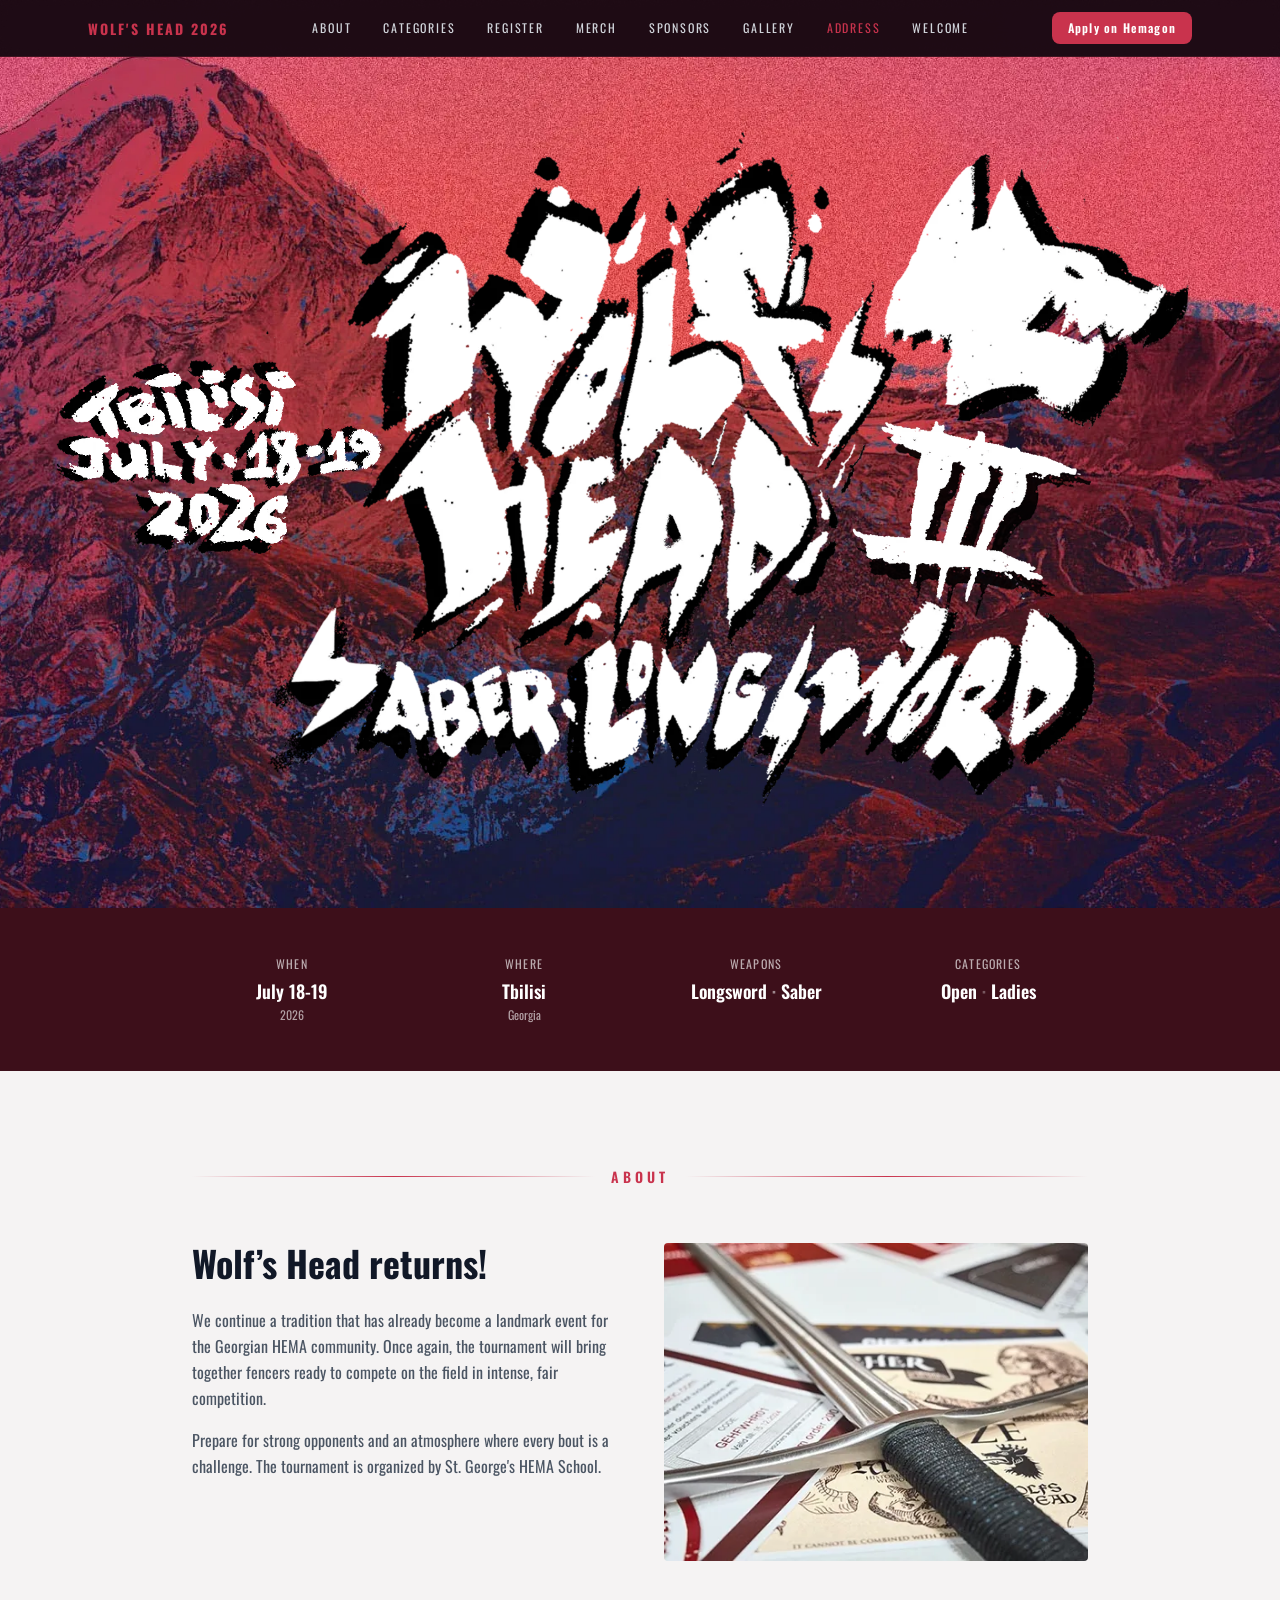
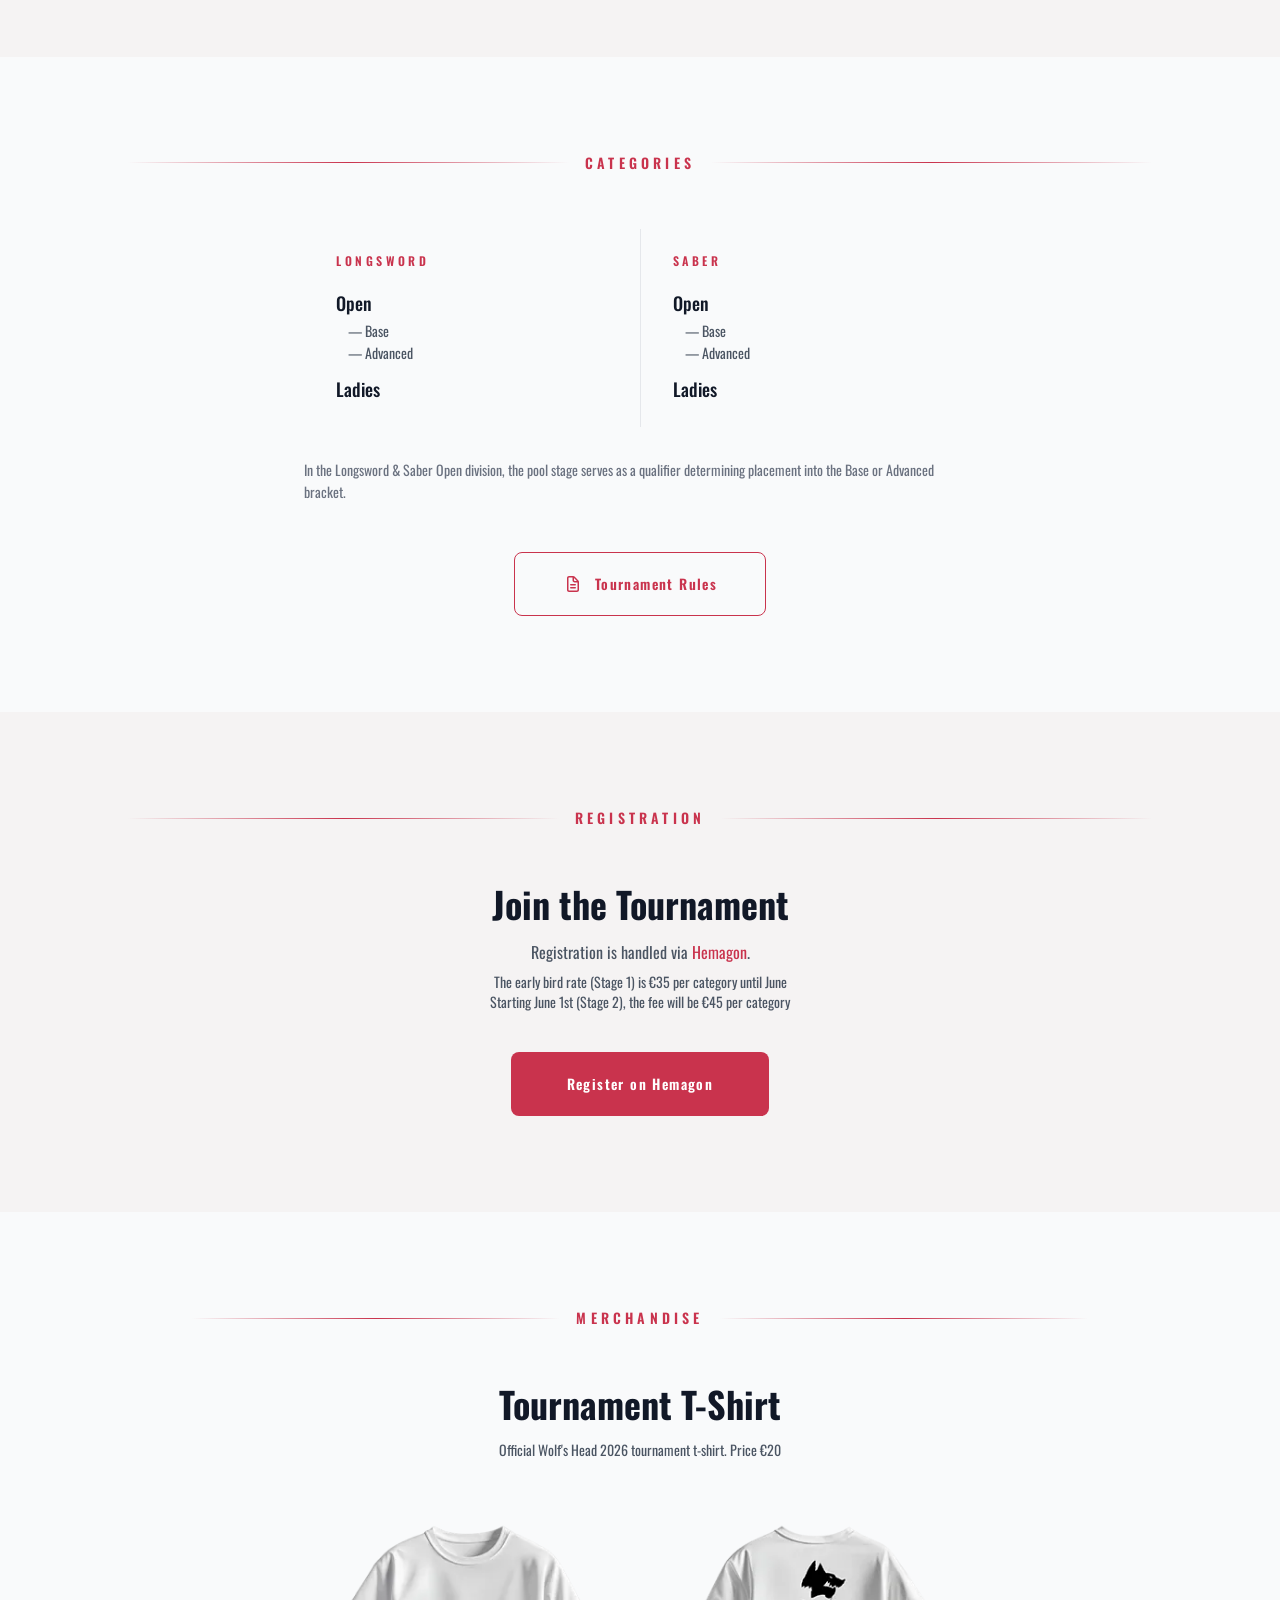
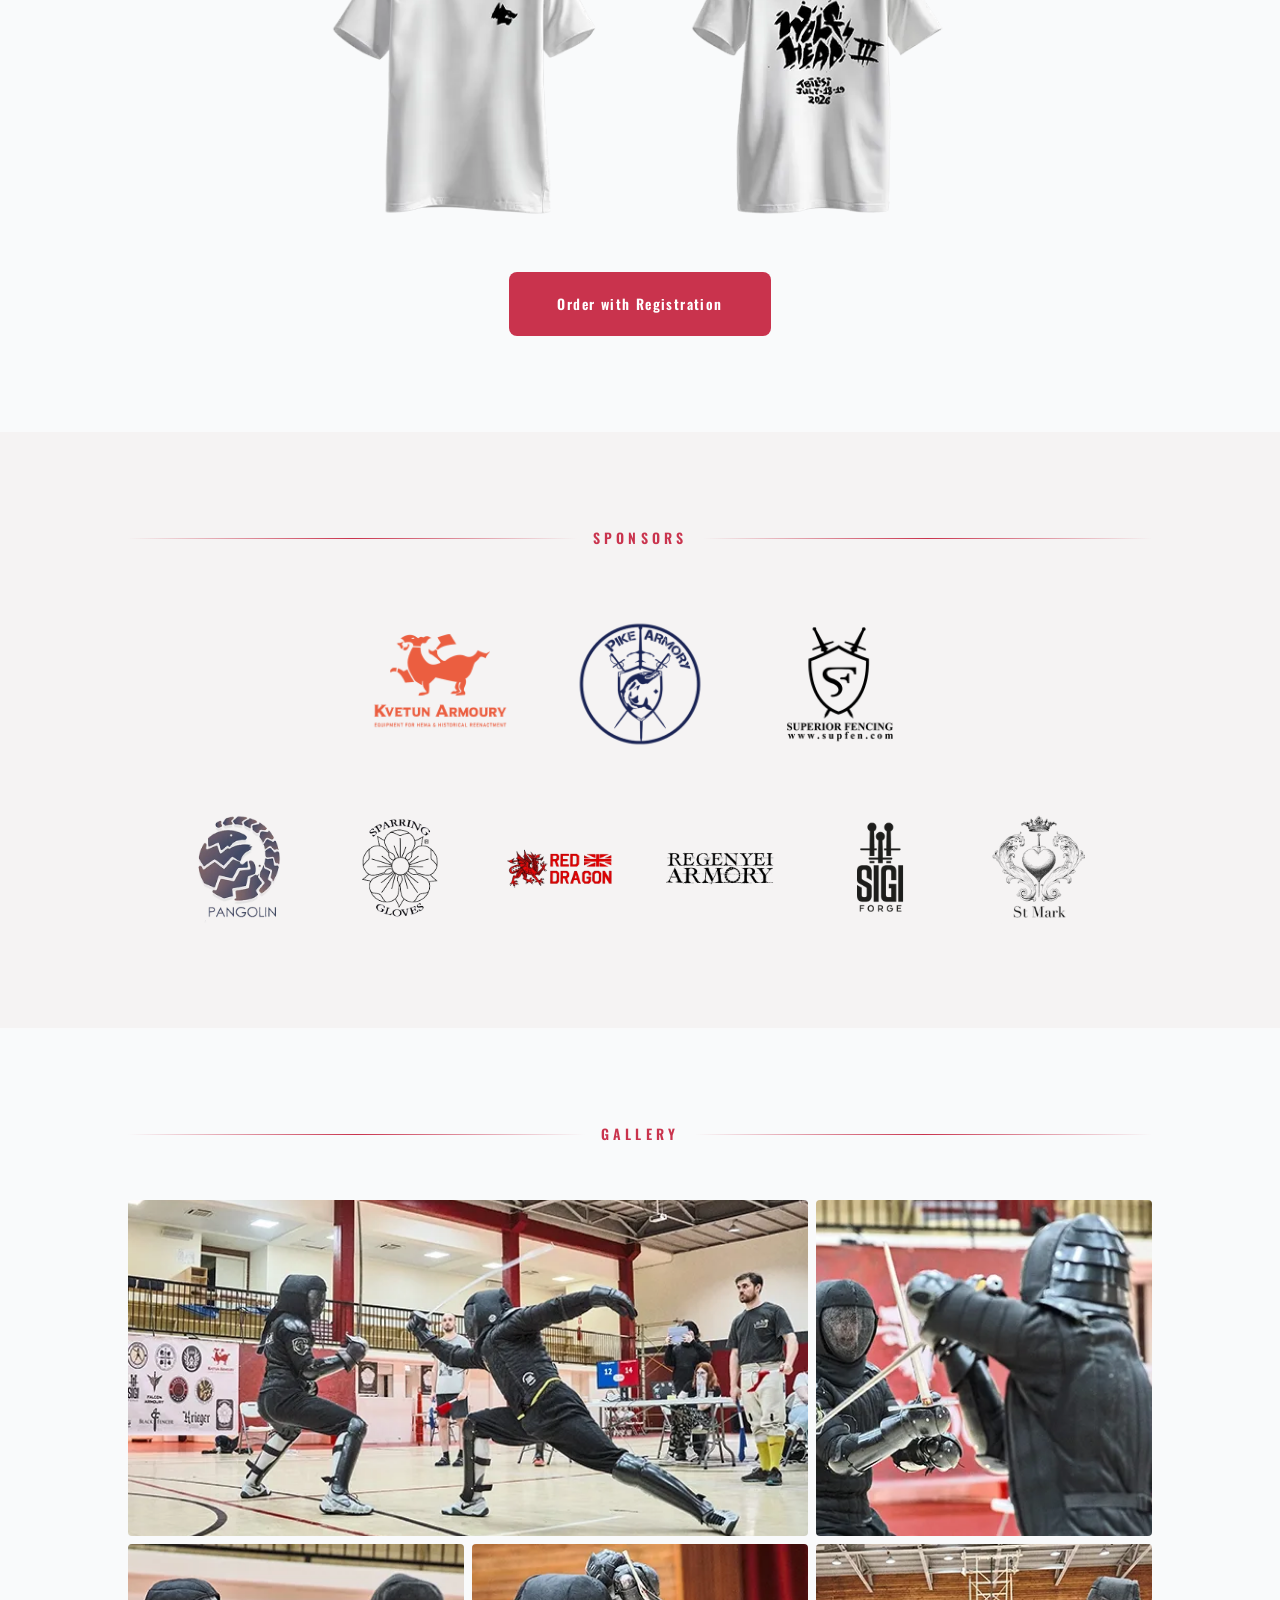
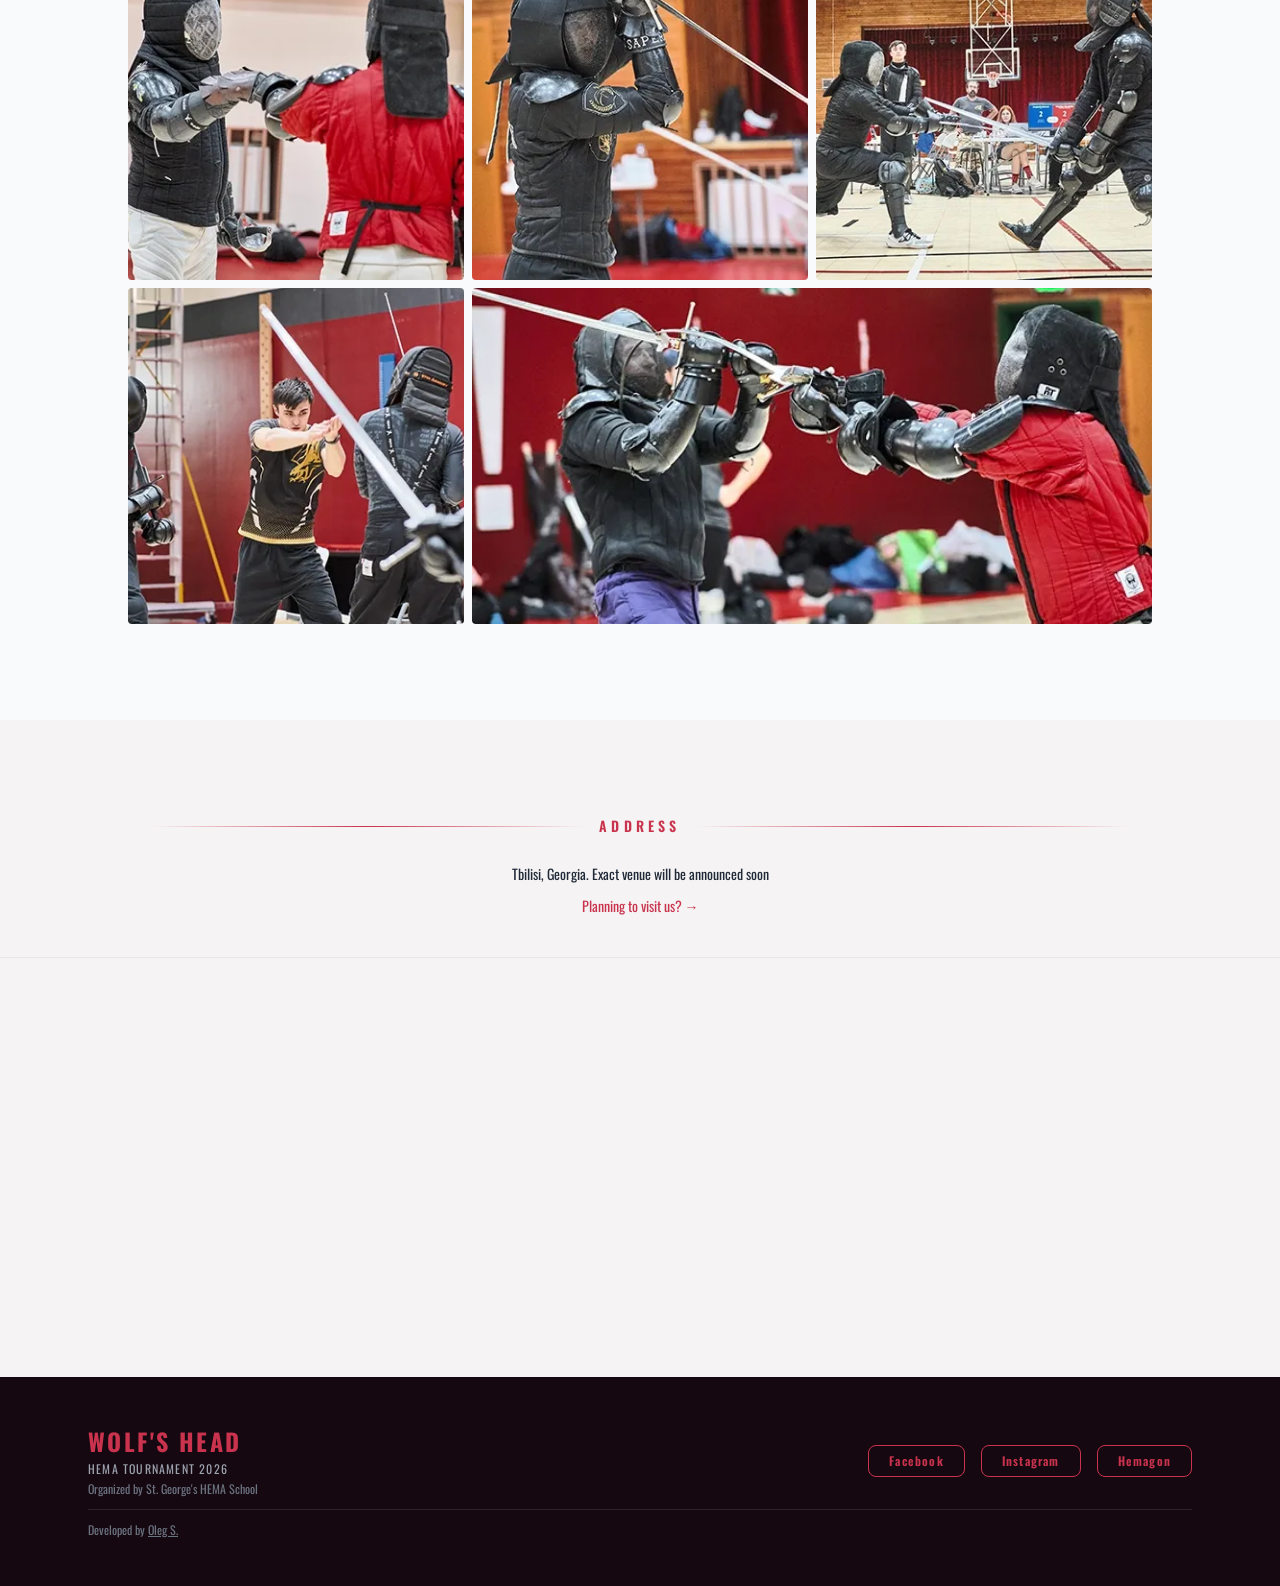
==== index.html @ cbe29e93 "Resize sponsors" ====
<!DOCTYPE html>
<html lang="en">
<head>
  <meta charset="UTF-8" />
  <meta name="viewport" content="width=device-width, initial-scale=1.0" />
  <link rel="preload" href="./img/hero-bg.webp" as="image" fetchpriority="high">
  <link rel="preload" href="./img/hero-text.webp" as="image" fetchpriority="high">
  <link rel="preload" href="./fonts/Oswald/oswald-v57-latin-regular.woff2" as="font" type="font/woff2" crossorigin>
  <link rel="preload" href="./fonts/Oswald/oswald-v57-latin-500.woff2" as="font" type="font/woff2" crossorigin>
  <link rel="preload" href="./fonts/Oswald/oswald-v57-latin-600.woff2" as="font" type="font/woff2" crossorigin>
  <link rel="preload" href="./fonts/Oswald/oswald-v57-latin-700.woff2" as="font" type="font/woff2" crossorigin>
  <title>Wolf's Head 2026 — HEMA Tournament</title>
  <meta name="description" content="Wolf's Head 2026 — international HEMA tournament in Tbilisi, Georgia. July 18–19, 2026. Longsword and Saber, Open and Ladies categories. Register on Hemagon." />
  <link rel="canonical" href="https://hemageorgia.com/" />

  <!-- Open Graph -->
  <meta property="og:type" content="website" />
  <meta property="og:url" content="https://hemageorgia.com/" />
  <meta property="og:title" content="Wolf's Head 2026 — HEMA Tournament" />
  <meta property="og:description" content="International HEMA tournament in Tbilisi, Georgia. July 18–19, 2026. Longsword and Saber, Open and Ladies categories." />
  <meta property="og:image" content="https://hemageorgia.com/img/wolfshead.webp" />

  <!-- Structured Data: Event -->
  <script type="application/ld+json">
  {
    "@context": "https://schema.org",
    "@type": "Event",
    "name": "Wolf's Head 2026",
    "description": "International HEMA tournament in Tbilisi, Georgia. Longsword and Saber, Open and Ladies categories.",
    "url": "https://hemageorgia.com/",
    "startDate": "2026-07-18T09:00:00+04:00",
    "endDate": "2026-07-19T18:00:00+04:00",
    "eventStatus": "https://schema.org/EventScheduled",
    "eventAttendanceMode": "https://schema.org/OfflineEventAttendanceMode",
    "location": {
      "@type": "Place",
      "name": "Tbilisi",
      "address": {
        "@type": "PostalAddress",
        "addressLocality": "Tbilisi",
        "addressCountry": "GE"
      }
    },
    "image": "https://hemageorgia.com/img/wolfshead.webp",
    "organizer": {
      "@type": "Organization",
      "name": "St. George's HEMA School",
      "url": "https://hemageorgia.com/"
    },
    "offers": {
      "@type": "Offer",
      "url": "https://hemagon.com/tournament/wolfs-head2026",
      "availability": "https://schema.org/InStock"
    }
  }
  </script>

  <link rel="icon" type="image/png" href="./img/favicon.png">
  <link rel="stylesheet" href="./styles/style.css" />
  <link rel="stylesheet" href="./styles/tailwind.css" />
  <link rel="stylesheet" href="./styles/glightbox.min.css" />
  <script src="./scripts/glightbox.min.js" defer></script>
  <script src="./scripts/main.js" defer></script>
</head>
<body class="text-gray-800">

  <!-- ═══════════════════════════════════════════
       NAVIGATION
  ═══════════════════════════════════════════ -->
  <nav class="nav-sticky fixed top-0 left-0 right-0 z-50">
    <div class="max-w-6xl mx-auto px-6 h-14 flex items-center justify-between">
      <a href="./" class="nav-logo">Wolf's Head 2026</a>
      <ul class="nav-links" id="nav-links">
        <li><a href="#about" class="nav-link">About</a></li>
        <li><a href="#categories" class="nav-link">Categories</a></li>
        <li><a href="#register" class="nav-link">Register</a></li>
        <li><a href="#merch" class="nav-link">Merch</a></li>
        <li><a href="#sponsors" class="nav-link">Sponsors</a></li>
        <li><a href="#gallery" class="nav-link">Gallery</a></li>
        <li><a href="#address" class="nav-link">Address</a></li>
        <li><a href="./welcome" class="nav-link">Welcome</a></li>
        <li class="nav-mobile-cta">
          <a href="https://hemagon.com/tournament/wolfs-head2026" target="_blank" rel="noopener noreferrer" class="btn btn-sm px-4 btn-primary font-cinzel text-xs tracking-widest">Apply on Hemagon</a>
        </li>
      </ul>
      <div class="nav-right">
        <a href="https://hemagon.com/tournament/wolfs-head2026" target="_blank" rel="noopener noreferrer" class="nav-desktop-cta btn btn-sm px-4 btn-primary font-cinzel text-xs tracking-widest">Apply on Hemagon</a>
        <button id="burger-btn" class="burger-btn" aria-label="Menu" aria-expanded="false">
          <span class="burger-line"></span>
          <span class="burger-line"></span>
          <span class="burger-line"></span>
        </button>
      </div>
    </div>
  </nav>

  <main>

  <!-- ═══════════════════════════════════════════
       HERO
  ═══════════════════════════════════════════ -->
  <section class="hero-bg">
    <div class="hero-text" role="img" aria-label="Wolf's Head 2026 — HEMA Tournament - 18-19 July"></div>
  </section>

  <!-- ═══════════════════════════════════════════
       ABOUT (KEY INFO BAND + ABOUT TEXT)
  ═══════════════════════════════════════════ -->
  <section id="about">

  <div class="py-12 px-6 bg-wine">
    <div class="max-w-4xl mx-auto">
      <div class="grid grid-cols-2 md:grid-cols-4 gap-8 text-center">
        <div>
          <div class="text-white/65 text-xs font-cinzel tracking-widest uppercase mb-2">When</div>
          <div class="font-cinzel text-white font-semibold text-lg leading-tight">July 18-19</div>
          <div class="text-white/60 text-xs mt-1">2026</div>
        </div>
        <div>
          <div class="text-white/65 text-xs font-cinzel tracking-widest uppercase mb-2">Where</div>
          <div class="font-cinzel text-white font-semibold text-lg leading-tight">Tbilisi</div>
          <div class="text-white/60 text-xs mt-1">Georgia</div>
        </div>
        <div>
          <div class="text-white/65 text-xs font-cinzel tracking-widest uppercase mb-2">Weapons</div>
          <div class="font-cinzel text-white font-semibold text-lg leading-tight">Longsword <span class="text-white/50">·</span> Saber</div>
        </div>
        <div>
          <div class="text-white/65 text-xs font-cinzel tracking-widest uppercase mb-2">Categories</div>
          <div class="font-cinzel text-white font-semibold text-lg leading-tight">Open <span class="text-white/30">·</span> Ladies</div>
        </div>
      </div>
    </div>
  </div>

  <div class="py-24 px-6">
    <div class="max-w-4xl mx-auto">
      <div class="divider-ornament mb-14">
        <span class="section-title text-sm tracking-[0.3em]">About</span>
      </div>

      <div class="grid md:grid-cols-2 gap-12">
        <div>
          <h2 class="font-cinzel text-3xl md:text-4xl font-bold text-gray-900 mb-6 leading-tight">
            Wolf’s Head returns!
          </h2>
          <p class="text-gray-600 leading-relaxed mb-4">
            <!-- TODO: Add tournament description -->
            We continue a tradition that has already become a landmark event for the Georgian HEMA community. Once again, the tournament will bring together fencers ready to compete on the field in intense, fair competition.
          </p>
          <p class="text-gray-600 leading-relaxed">
            <!-- TODO: Add history / additional context -->
            Prepare for strong opponents and an atmosphere where every bout is a challenge. The tournament is organized by St. George's HEMA School.
          </p>
        </div>

        <div class="aspect-[4/3] rounded overflow-hidden">
          <img src="img/about.webp" alt="Sword and diplomas from Wolf's Head tournament" class="w-full h-full object-cover" />
        </div>
      </div>
    </div>
  </div>

  </section>

  <!-- ═══════════════════════════════════════════
       CATEGORIES
  ═══════════════════════════════════════════ -->
  <section id="categories" class="py-24 px-6 bg-gray-50">
    <div class="max-w-5xl mx-auto">
      <div class="divider-ornament mb-14">
        <span class="section-title text-sm tracking-[0.3em]">Categories</span>
      </div>

      <div class="max-w-2xl mx-auto">
        <div class="grid grid-cols-2 gap-px bg-gray-200">

          <div class="bg-gray-50 px-8 py-6">
            <div class="text-accent text-xs tracking-[0.3em] uppercase font-semibold mb-5">Longsword</div>
            <div class="space-y-3">
              <div>
                <div class="text-gray-900 font-medium text-lg">Open</div>
                <div class="mt-1 ml-3 space-y-0.5">
                  <div class="text-gray-600 text-sm">— Base</div>
                  <div class="text-gray-600 text-sm">— Advanced</div>
                </div>
              </div>
              <div class="text-gray-900 font-medium text-lg">Ladies</div>
            </div>
          </div>

          <div class="bg-gray-50 px-8 py-6">
            <div class="text-accent text-xs tracking-[0.3em] uppercase font-semibold mb-5">Saber</div>
            <div class="space-y-3">
              <div>
                <div class="text-gray-900 font-medium text-lg">Open</div>
                <div class="mt-1 ml-3 space-y-0.5">
                  <div class="text-gray-600 text-sm">— Base</div>
                  <div class="text-gray-600 text-sm">— Advanced</div>
                </div>
              </div>
              <div class="text-gray-900 font-medium text-lg">Ladies</div>
            </div>
          </div>

        </div>

        <p class="mt-8 text-sm text-gray-500 leading-relaxed">
          In the Longsword & Saber Open division, the pool stage serves as a qualifier determining placement into the Base or Advanced bracket.
        </p>

        <div class="text-center mt-12">
          <a href="https://docs.google.com/document/d/19VJQu0sUZO-FcJFy1Tn5C6J0B3s89kdKif-a8REkHJ4" target="_blank" rel="noopener" class="btn btn-secondary btn-lg px-12 text-sm tracking-widest inline-flex items-center gap-3">
            <svg xmlns="http://www.w3.org/2000/svg" viewBox="0 0 640 640" class="w-5 h-5" fill="currentColor" aria-hidden="true"><path d="M192 112L304 112L304 200C304 239.8 336.2 272 376 272L464 272L464 512C464 520.8 456.8 528 448 528L192 528C183.2 528 176 520.8 176 512L176 128C176 119.2 183.2 112 192 112zM352 131.9L444.1 224L376 224C362.7 224 352 213.3 352 200L352 131.9zM192 64C156.7 64 128 92.7 128 128L128 512C128 547.3 156.7 576 192 576L448 576C483.3 576 512 547.3 512 512L512 250.5C512 233.5 505.3 217.2 493.3 205.2L370.7 82.7C358.7 70.7 342.5 64 325.5 64L192 64zM248 320C234.7 320 224 330.7 224 344C224 357.3 234.7 368 248 368L392 368C405.3 368 416 357.3 416 344C416 330.7 405.3 320 392 320L248 320zM248 416C234.7 416 224 426.7 224 440C224 453.3 234.7 464 248 464L392 464C405.3 464 416 453.3 416 440C416 426.7 405.3 416 392 416L248 416z"/></svg>
            Tournament Rules
          </a>
        </div>
      </div>
    </div>
  </section>

  <!-- ═══════════════════════════════════════════
       REGISTRATION
  ═══════════════════════════════════════════ -->
  <section id="register" class="py-24 px-6">
    <div class="max-w-5xl mx-auto text-center">
      <div class="divider-ornament mb-14">
        <span class="section-title text-sm tracking-[0.3em]">Registration</span>
      </div>

      <h2 class="font-cinzel text-3xl md:text-4xl font-bold text-gray-900 mb-4">
        Join the Tournament
      </h2>
      <p class="text-gray-600 mb-2">
        Registration is handled via <span class="text-accent">Hemagon</span>.
      </p>
      <p class="text-gray-600 text-sm mb-10">
        The early bird rate (Stage 1) is €35 per category until June<br/>
        Starting June 1st (Stage 2), the fee will be €45 per category
      </p>

      <div class="flex justify-center">
        <a
          href="https://hemagon.com/tournament/wolfs-head2026"
          target="_blank"
          rel="noopener noreferrer"
          class="btn btn-primary btn-lg px-14 text-sm tracking-widest"
        >
          Register on Hemagon
        </a>
      </div>
    </div>
  </section>

  <!-- ═══════════════════════════════════════════
       T-SHIRTS / Merch
  ═══════════════════════════════════════════ -->
  <section id="merch" class="py-24 px-6 bg-gray-50">
    <div class="max-w-4xl mx-auto">
      <div class="divider-ornament mb-14">
        <span class="section-title text-sm tracking-[0.3em]">Merchandise</span>
      </div>

      <div class="text-center mb-12">
        <h2 class="font-cinzel text-3xl md:text-4xl font-bold text-gray-900 mb-4">
          Tournament T-Shirt
        </h2>
        <p class="text-gray-600 text-sm mb-10">
          Official Wolf's Head 2026 tournament t-shirt. Price €20
        </p>        
      </div>

      <div class="grid md:grid-cols-2 gap-6 max-w-2xl mx-auto mb-10">
        <a href="img/t-shirt/t-shirt_front_900.webp" class="glightbox rounded-lg overflow-hidden cursor-zoom-in transition-transform duration-300 hover:scale-105" data-gallery="tshirts" data-description="Wolf's Head 2026 — Tournament T-Shirt (front)">
          <img src="img/t-shirt/t-shirt_front_350.webp" alt="Wolf's Head 2026 T-shirt, front" class="w-full object-cover" />
        </a>
        <a href="img/t-shirt/t-shirt_back_900.webp" class="glightbox rounded-lg overflow-hidden cursor-zoom-in transition-transform duration-300 hover:scale-105" data-gallery="tshirts" data-description="Wolf's Head 2026 — Tournament T-Shirt (back)">
          <img src="img/t-shirt/t-shirt_back_350.webp" alt="Wolf's Head 2026 T-shirt, back" class="w-full object-cover" />
        </a>
      </div>

      <div class="text-center">
        <a href="https://hemagon.com/tournament/wolfs-head2026" target="_blank" rel="noopener noreferrer" class="btn btn-primary btn-lg px-12 text-sm tracking-widest">
          Order with Registration
        </a>
      </div>
    </div>
  </section>

  <!-- ═══════════════════════════════════════════
    SPONSORS
  ═══════════════════════════════════════════ -->
  <section id="sponsors" class="py-24 px-6">
    <div class="max-w-5xl mx-auto">
      <div class="divider-ornament mb-14">
        <span class="section-title text-sm tracking-[0.3em]">Sponsors</span>
      </div>

      <!-- Premium sponsors: larger -->
      <div class="flex flex-wrap justify-center items-center gap-10 mb-10">
        <a href="https://kvetun-armoury.ru/" target="_blank" rel="noopener noreferrer" class="inline-flex items-center justify-center p-2 transition-transform duration-300 hover:scale-110">
          <img src="img/sponsors/kvetun.webp" alt="Kvetun" class="h-36 w-auto object-contain block" />
        </a>
        <a href="https://pikearmory.ru/" target="_blank" rel="noopener noreferrer" class="inline-flex items-center justify-center p-2 transition-transform duration-300 hover:scale-110">
          <img src="img/sponsors/pike.webp" alt="Pike" class="h-36 w-auto object-contain block" />
        </a>
        <a href="https://supfen.com/" target="_blank" rel="noopener noreferrer" class="inline-flex items-center justify-center p-2 transition-transform duration-300 hover:scale-110">
          <img src="img/sponsors/superior-fencing.webp" alt="Superior Fencing" class="h-36 w-auto object-contain block" />
        </a>
      </div>

      <!-- Regular sponsors -->
      <div class="flex flex-wrap justify-center items-center gap-8">
        <a href="https://vk.com/pangolin_mittens" target="_blank" rel="noopener noreferrer" class="inline-flex items-center justify-center p-2 transition-transform duration-300 hover:scale-110">
          <img src="img/sponsors/pangolin.webp" alt="Pangolin" class="h-28 w-auto object-contain block" />
        </a>
        <a href="https://sparringglove.com/" target="_blank" rel="noopener noreferrer" class="inline-flex items-center justify-center p-2 transition-transform duration-300 hover:scale-110">
          <img src="img/sponsors/sparringgloves.webp" alt="Sparring Gloves" class="h-28 w-auto object-contain block" />
        </a>
        <a href="https://www.reddragonarmoury.com/red-dragon-hema" target="_blank" rel="noopener noreferrer" class="inline-flex items-center justify-center p-2 transition-transform duration-300 hover:scale-110">
          <img src="img/sponsors/reddragon.webp" alt="Red Dragon" class="h-28 w-auto object-contain block" />
        </a>
        <a href="https://regenyei.com/" target="_blank" rel="noopener noreferrer" class="inline-flex items-center justify-center p-2 transition-transform duration-300 hover:scale-110">
          <img src="img/sponsors/Regenyei.webp" alt="Regenyei" class="h-28 w-auto object-contain block" />
        </a>
        <a href="https://sigiforge.com/" target="_blank" rel="noopener noreferrer" class="inline-flex items-center justify-center p-2 transition-transform duration-300 hover:scale-110">
          <img src="img/sponsors/sigi.webp" alt="Sigi" class="h-28 w-auto object-contain block" />
        </a>       
        <a href="https://saintmark.se/" target="_blank" rel="noopener noreferrer" class="inline-flex items-center justify-center p-2 transition-transform duration-300 hover:scale-110">
          <img src="img/sponsors/st.mark.webp" alt="St. Mark" class="h-28 w-auto object-contain block" />
        </a>        
      </div>
      
    </div>
  </section>

  <!-- ═══════════════════════════════════════════
       PHOTO GALLERY
  ═══════════════════════════════════════════ -->
  <section id="gallery" class="py-24 px-6 bg-gray-50">
    <div class="max-w-5xl mx-auto">
      <div class="divider-ornament mb-14">
        <span class="section-title text-sm tracking-[0.3em]">Gallery</span>
      </div>

      <div class="gallery-grid grid grid-cols-2 md:grid-cols-3 gap-2">

        <!-- Row 1: wide + square -->
        <a href="img/photos/wolfs-head-hema-1.webp" class="glightbox rounded gallery-thumb md:col-span-2" data-gallery="gallery2026">
          <img src="img/photos/wolfs-head-hema-1_350.webp" alt="Wolf's Head tournament, photo 1" />
        </a>
        <a href="img/photos/wolfs-head-hema-2.webp" class="glightbox rounded gallery-thumb" data-gallery="gallery2026">
          <img src="img/photos/wolfs-head-hema-2_350.webp" alt="Wolf's Head tournament, photo 2" />
        </a>

        <!-- Row 2: three squares -->
        <a href="img/photos/wolfs-head-hema-3.webp" class="glightbox rounded gallery-thumb" data-gallery="gallery2026">
          <img src="img/photos/wolfs-head-hema-3_350.webp" alt="Wolf's Head tournament, photo 3" />
        </a>
        <a href="img/photos/wolfs-head-hema-4.webp" class="glightbox rounded gallery-thumb" data-gallery="gallery2026">
          <img src="img/photos/wolfs-head-hema-4_350.webp" alt="Wolf's Head tournament, photo 4" />
        </a>
        <a href="img/photos/wolfs-head-hema-5.webp" class="glightbox rounded gallery-thumb" data-gallery="gallery2026">
          <img src="img/photos/wolfs-head-hema-5_350.webp" alt="Wolf's Head tournament, photo 5" />
        </a>

        <!-- Row 3: square + wide -->
        <a href="img/photos/wolfs-head-hema-6.webp" class="glightbox rounded gallery-thumb" data-gallery="gallery2026">
          <img src="img/photos/wolfs-head-hema-6_350.webp" alt="Wolf's Head tournament, photo 6" />
        </a>
        <a href="img/photos/wolfs-head-hema-7.webp" class="glightbox rounded gallery-thumb md:col-span-2" data-gallery="gallery2026">
          <img src="img/photos/wolfs-head-hema-7_350.webp" alt="Wolf's Head tournament, photo 7" />
        </a>
      </div>
    </div>
  </section>

  <!-- ═══════════════════════════════════════════
       Address
  ═══════════════════════════════════════════ -->
  <section id="address" class="pt-24 pb-0">
    <div class="max-w-5xl px-6 mx-auto">
      <div class="divider-ornament mb-7">
        <span class="section-title text-sm tracking-[0.3em]">Address</span>
      </div>

      <div class="mb-10 text-center">
        <p class="font-cinzel text-sm mb-1">
          <!-- TODO: Venue name -->
          Tbilisi, Georgia. Exact venue will be announced soon</span>
        </p>
        <a href="./welcome/" class="inline-block mt-2 text-accent text-sm hover:underline">Planning to visit us? →</a>
      </div>
    </div>

    <div class="border-t border-accent/20" style="height: 420px;">
      <iframe
        src="https://maps.google.com/maps?q=Tbilisi,Georgia&t=&z=12&ie=UTF8&iwloc=&output=embed"
        width="100%" height="100%"
        title="Map of Tbilisi, Georgia"
        style="border:0;" allowfullscreen="" loading="lazy"
        referrerpolicy="no-referrer-when-downgrade"
      ></iframe>
    </div>
  </section>

  </main>

  <!-- ═══════════════════════════════════════════
       FOOTER / SOCIAL
  ═══════════════════════════════════════════ -->
  <footer class="bg-wine-dark py-12">
    <div class="max-w-6xl px-6 mx-auto">
      <div class="flex flex-col md:flex-row items-center justify-between gap-8">

        <div class="text-center md:text-left">
          <div class="font-cinzel font-black text-2xl text-accent tracking-widest mb-1">WOLF'S HEAD</div>
          <div class="text-xs text-gray-400 tracking-widest uppercase">HEMA Tournament 2026</div>
          <div class="text-xs text-gray-500 mt-1">Organized by St. George's HEMA School</div>          
        </div>

        <!-- Social links -->
        <div class="flex gap-4">
          <a href="https://www.facebook.com/groups/wolfshead.hema/" target="_blank" rel="noopener noreferrer" class="btn btn-secondary btn-sm text-xs tracking-widest px-5">
            Facebook
          </a>
          <a href="https://www.instagram.com/st.george_hema_school/" target="_blank" rel="noopener noreferrer" class="btn btn-secondary btn-sm text-xs tracking-widest px-5">
            Instagram
          </a>
          <a href="https://hemagon.com/tournament/wolfs-head2026" target="_blank" rel="noopener noreferrer" class="btn btn-secondary btn-sm text-xs tracking-widest px-5">
            Hemagon
          </a>
        </div>
      </div>
      <div class="border-t border-white/10 mt-6 pt-6 md:mt-3 md:pt-3">
        <div class="text-xs text-gray-500 text-center md:text-left">Developed by <a href="https://www.linkedin.com/in/stelmakholegdev/" target="_blank" rel="noopener noreferrer" class="underline hover:text-accent transition-colors duration-200">Oleg S.</a></div>
      </div>
    </div>
  </footer>


</body>
</html>
---- styles/style.css ----
@font-face {
  font-family: 'Oswald';
  src: url('../fonts/Oswald/oswald-v57-latin-regular.woff2') format('woff2');
  font-weight: 400;
  font-style: normal;
  font-display: swap;
}
@font-face {
  font-family: 'Oswald';
  src: url('../fonts/Oswald/oswald-v57-latin-500.woff2') format('woff2');
  font-weight: 500;
  font-style: normal;
  font-display: swap;
}
@font-face {
  font-family: 'Oswald';
  src: url('../fonts/Oswald/oswald-v57-latin-600.woff2') format('woff2');
  font-weight: 600;
  font-style: normal;
  font-display: swap;
}
@font-face {
  font-family: 'Oswald';
  src: url('../fonts/Oswald/oswald-v57-latin-700.woff2') format('woff2');
  font-weight: 700;
  font-style: normal;
  font-display: swap;
}

:root {
  --crimson: #c9334d;
  --crimson-light: #e8566e;
  --dark-bg: #f5f3f3;
  --wine: #3d0f1a;
  --wine-dark: #150810;
}

body {
  background-color: var(--dark-bg);
  font-family: 'Oswald', sans-serif;
}

.font-cinzel {
  font-family: 'Oswald', sans-serif;
}

.text-accent {
  color: var(--crimson);
}

.border-accent {
  border-color: var(--crimson);
}

.bg-accent {
  background-color: var(--crimson);
}

.bg-wine {
  background-color: var(--wine);
}

.bg-wine-dark {
  background-color: var(--wine-dark);
}

.hero-bg {
  min-height: 100vh;
  box-sizing: border-box;
  display: flex;
  align-items: center;
  justify-content: center;
  padding: 80px 24px 48px;
  background-image: url('../img/hero-bg.webp');
  background-size: cover;
  background-position: center;
}

.hero-text {
  width: calc(100vw - 48px);
  height: calc(100vh - 120px);
  background-image: url('../img/hero-text.webp');
  background-size: contain;
  background-repeat: no-repeat;
  background-position: center;
}

.divider-ornament {
  display: flex;
  align-items: center;
  gap: 1rem;
  color: var(--crimson);
}
.divider-ornament::before,
.divider-ornament::after {
  content: '';
  flex: 1;
  height: 1px;
  background: linear-gradient(to right, transparent, var(--crimson), transparent);
}

.nomination-card {
  border: 1px solid rgba(201, 51, 77, 0.2);
  background: rgba(201, 51, 77, 0.04);
  transition: border-color 0.3s, background 0.3s;
}
.nomination-card:hover {
  border-color: rgba(201, 51, 77, 0.5);
  background: rgba(201, 51, 77, 0.08);
}

/* ── Buttons (replaces DaisyUI btn) ── */
.btn {
  display: inline-flex;
  align-items: center;
  justify-content: center;
  cursor: pointer;
  user-select: none;
  border-radius: 0.5rem;
  font-weight: 600;
  text-decoration: none;
  white-space: nowrap;
  transition: transform 0.1s ease;
}
.btn:active {
  transform: scale(0.95);
}
.btn:disabled {
  background-color: oklch(0.321785 0.02476 255.702 / 0.2);
  border-bottom-color: oklch(0.278078 0.029596 256.848 / 0.2);
  color: oklch(0.278078 0.029596 256.848 / 0.2);
  cursor: not-allowed;
  pointer-events: none;
}
.btn-sm {
  height: 2rem;
  min-height: 2rem;
  padding-left: .75rem;
  padding-right: .75rem;
}
.btn-lg {
  height: 4rem;
  min-height: 4rem;
  padding-left: 1.5rem;
  padding-right: 1.5rem;
}

.btn-primary {
  background-color: var(--crimson);
  color: #ffffff;
  font-weight: 600;
  border: none;
  transition: background-color 0.2s;
}
.btn-primary:hover {
  background-color: var(--crimson-light);
}

.btn-secondary {
  border: 1px solid var(--crimson);
  color: var(--crimson);
  background: transparent;
  transition: background 0.2s, color 0.2s, border-color 0.2s;
}
.btn-secondary:hover {
  background: rgba(201, 51, 77, 0.1);
  color: var(--crimson-light);
  border-color: var(--crimson-light);
}

.section-title {
  font-family: 'Oswald', sans-serif;
  font-weight: 600;
  color: var(--crimson);
  text-transform: uppercase;
}

.nav-sticky {
  backdrop-filter: blur(12px);
  background: rgba(21, 8, 16, 0.95);
  border-bottom: 1px solid rgba(201, 51, 77, 0.2);
}

/* Offset anchor scroll for sticky nav (h-14 = 56px) */
section[id] {
  scroll-margin-top: 56px;
}

/* ── Nav ── */
.nav-logo {
  font-family: 'Oswald', sans-serif;
  font-weight: 700;
  color: var(--crimson);
  letter-spacing: 0.15em;
  font-size: 0.875rem;
  text-transform: uppercase;
  transition: color 0.2s;
}

.nav-logo:hover {
  color: var(--crimson-light);
}

.nav-right {
  display: flex;
  align-items: center;
  gap: 0.75rem;
}

/* Single nav-links list — desktop: horizontal row */
.nav-links {
  display: flex;
  align-items: center;
  gap: 2rem;
  list-style: none;
  margin: 0;
  padding: 0;
  font-family: 'Oswald', sans-serif;
  font-size: 0.75rem;
  letter-spacing: 0.15em;
  text-transform: uppercase;
  color: #d1d5db;
}
.nav-link {
  color: #d1d5db;
  transition: color 0.2s;
}
.nav-link:hover {
  color: var(--crimson);
}
.nav-link.active {
  color: var(--crimson);
}
/* Register CTA inside list — hidden on desktop */
.nav-mobile-cta { display: none; }

/* Desktop-only Register button */
.nav-desktop-cta { display: inline-flex; }

/* Burger — hidden on desktop */
.burger-btn { display: none; }

/* ── Mobile (< 768px) ── */
@media (max-width: 767px) {
  .hero-bg {
    min-height: 100svh;
  }
  .nav-links {
    display: none;
    flex-direction: column;
    align-items: flex-start;
    gap: 1rem;
    position: absolute;
    top: 3.5rem; /* h-14 */
    left: 0;
    right: 0;
    padding: 1.25rem 1.5rem;
    background: rgba(21, 8, 16, 0.98);
    border-top: 1px solid rgba(201, 51, 77, 0.2);
  }
  .nav-links.open {
    display: flex;
  }
  .nav-mobile-cta { display: block; width: 100%; }
  .nav-desktop-cta { display: none; }
  .burger-btn {
    display: flex;
    flex-direction: column;
    justify-content: center;
    align-items: center;
    gap: 6px;
    width: 2.25rem;
    height: 2.25rem;
    background: none;
    border: none;
    cursor: pointer;
    padding: 0;
  }
}

/* ── Burger lines ── */
.burger-line {
  display: block;
  width: 22px;
  height: 2px;
  background-color: #d1d5db;
  border-radius: 2px;
  transition: transform 0.25s ease, opacity 0.25s ease;
  transform-origin: center;
}
.burger-active .burger-line:nth-child(1) {
  transform: translateY(8px) rotate(45deg);
}
.burger-active .burger-line:nth-child(2) {
  opacity: 0;
  transform: scaleX(0);
}
.burger-active .burger-line:nth-child(3) {
  transform: translateY(-8px) rotate(-45deg);
}

section, nav, footer {
  position: relative;
  z-index: 1;
}

.social-icon-btn {
  display: inline-flex;
  align-items: center;
  justify-content: center;
  width: 40px;
  height: 40px;
  border: 1px solid var(--crimson);
  color: var(--crimson);
  border-radius: 6px;
  transition: background 0.2s, color 0.2s;
}
.social-icon-btn:hover {
  background: rgba(201, 51, 77, 0.15);
  color: var(--crimson-light);
}

/* ── Gallery ── */
/* Row height = 1 column width.
   section px-6 = 1.5rem each side (3rem total).
   gap-2 = 0.5rem. Mobile: 2 cols → 1 gap. Desktop: 3 cols → 2 gaps.
   When viewport ≥ 1072px the max-w-5xl (64rem) kicks in → fixed row height. */
.gallery-grid {
  /* mobile 2-col: (100vw - 3rem padding - 0.5rem gap) / 2 */
  grid-auto-rows: calc((100vw - 3.5rem) / 2);
}
@media (max-width: 767px) {
  /* if last item is alone in its row (odd position), stretch it full width */
  .gallery-grid > :last-child:nth-child(odd) {
    grid-column: 1 / -1;
  }
}
@media (min-width: 768px) {
  /* desktop 3-col: (100vw - 3rem padding - 1rem gaps) / 3 */
  .gallery-grid {
    grid-auto-rows: calc((100vw - 4rem) / 3);
  }
}
@media (min-width: 1072px) {
  /* max-w-5xl = 64rem caps the grid width */
  .gallery-grid {
    grid-auto-rows: calc((64rem - 1rem) / 3);
  }
}


.gallery-thumb {
  display: block;
  position: relative;
  overflow: hidden;
  border-radius: 2px;
  background: #111;
}
.gallery-thumb img {
  width: 100%;
  height: 100%;
  object-fit: cover;
  display: block;
  transition: transform 0.4s ease, filter 0.4s ease;
}
.gallery-thumb:hover {
  cursor: zoom-in;
}
.gallery-thumb:hover img {
  transform: scale(1.05);
  filter: brightness(0.65);
}
.gallery-thumb::after {
  content: '';
  position: absolute;
  inset: 0;
  background: rgba(201, 51, 77, 0);
  transition: background 0.3s ease;
}
.gallery-thumb:hover::after {
  background: rgba(201, 51, 77, 0.25);
}
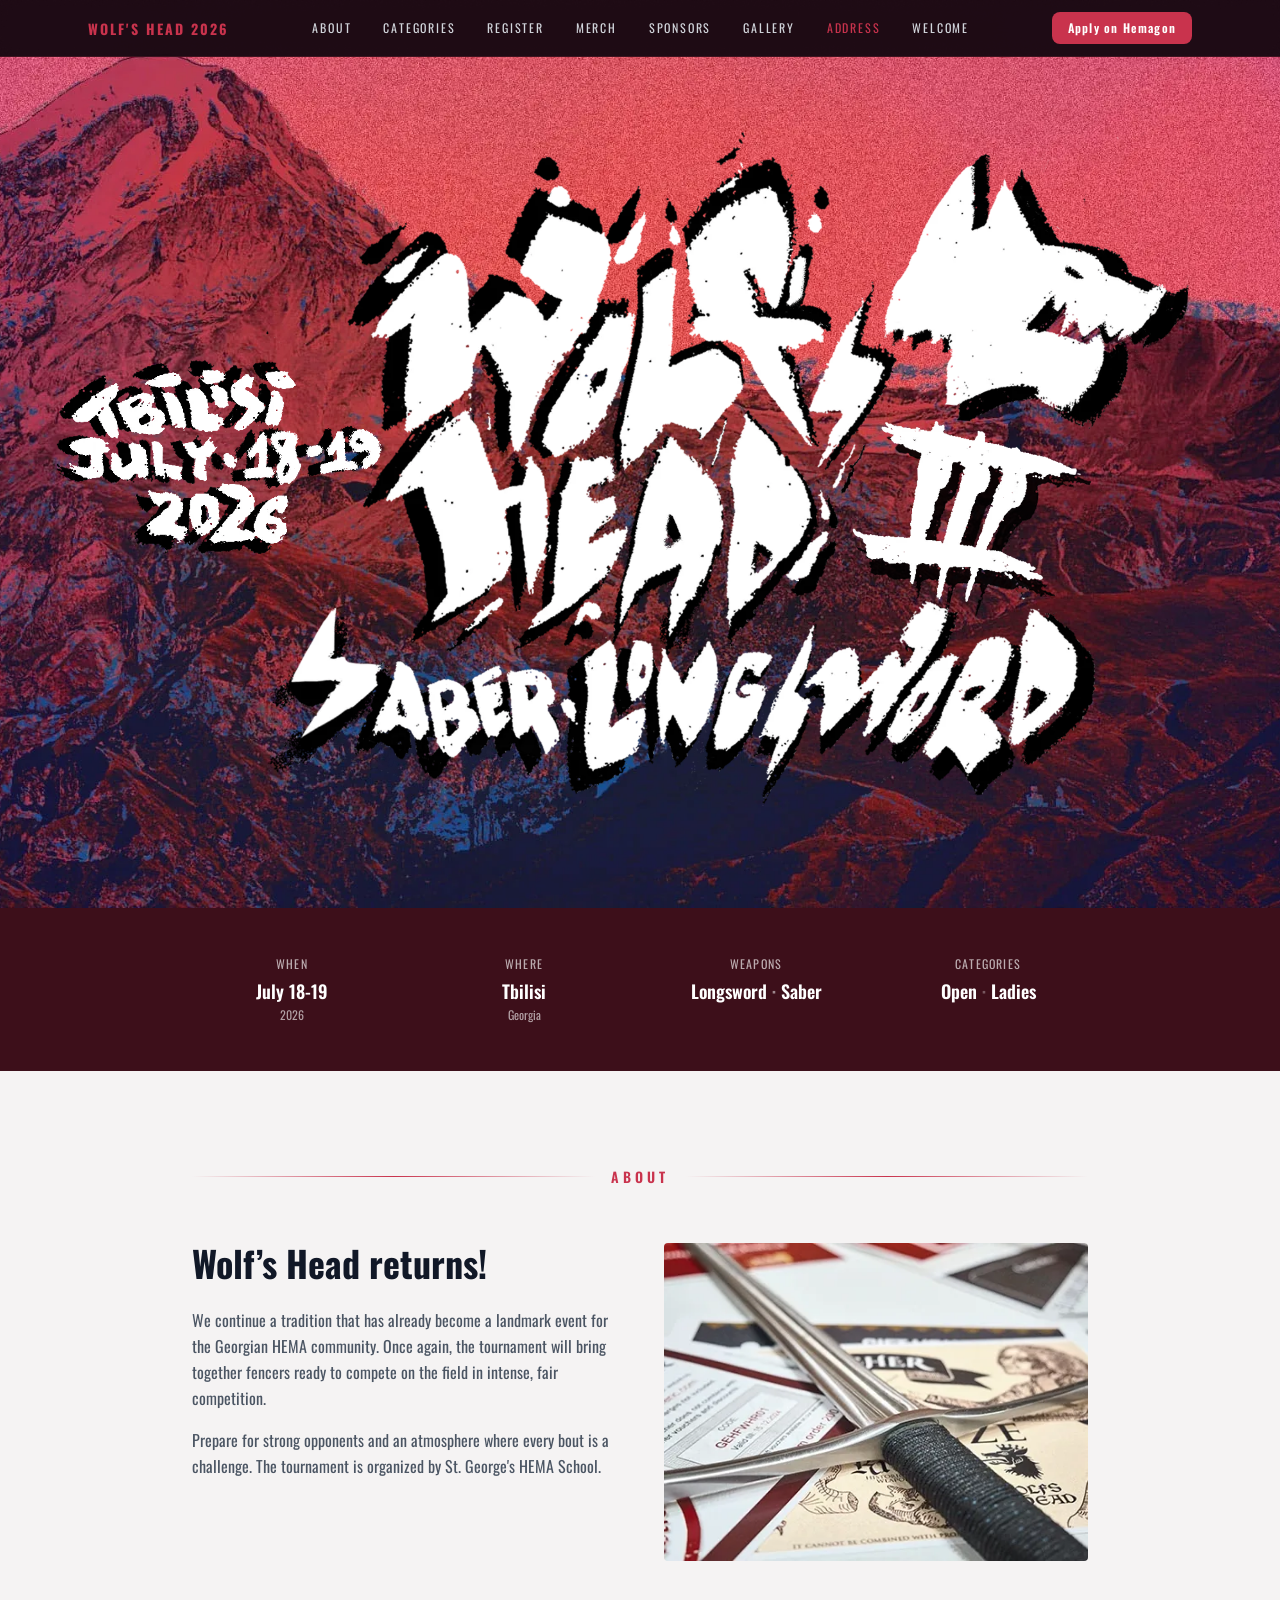
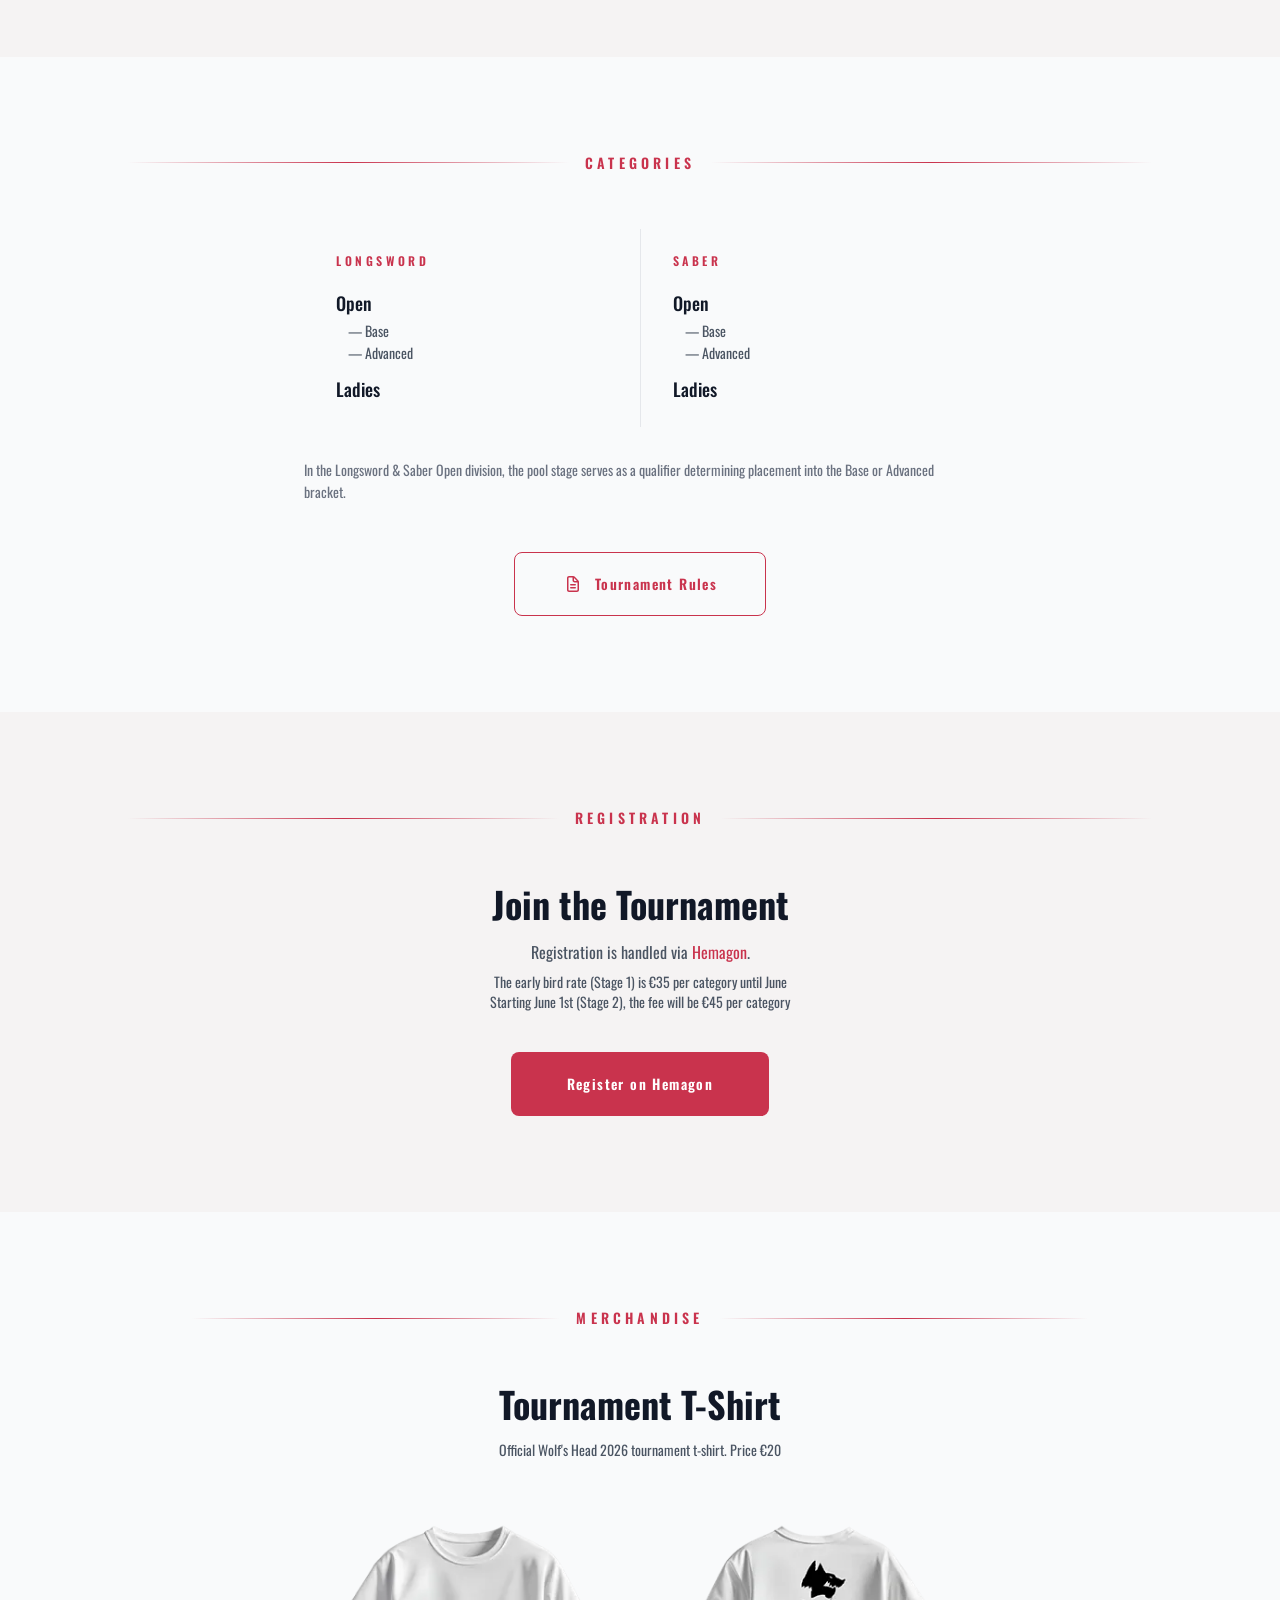
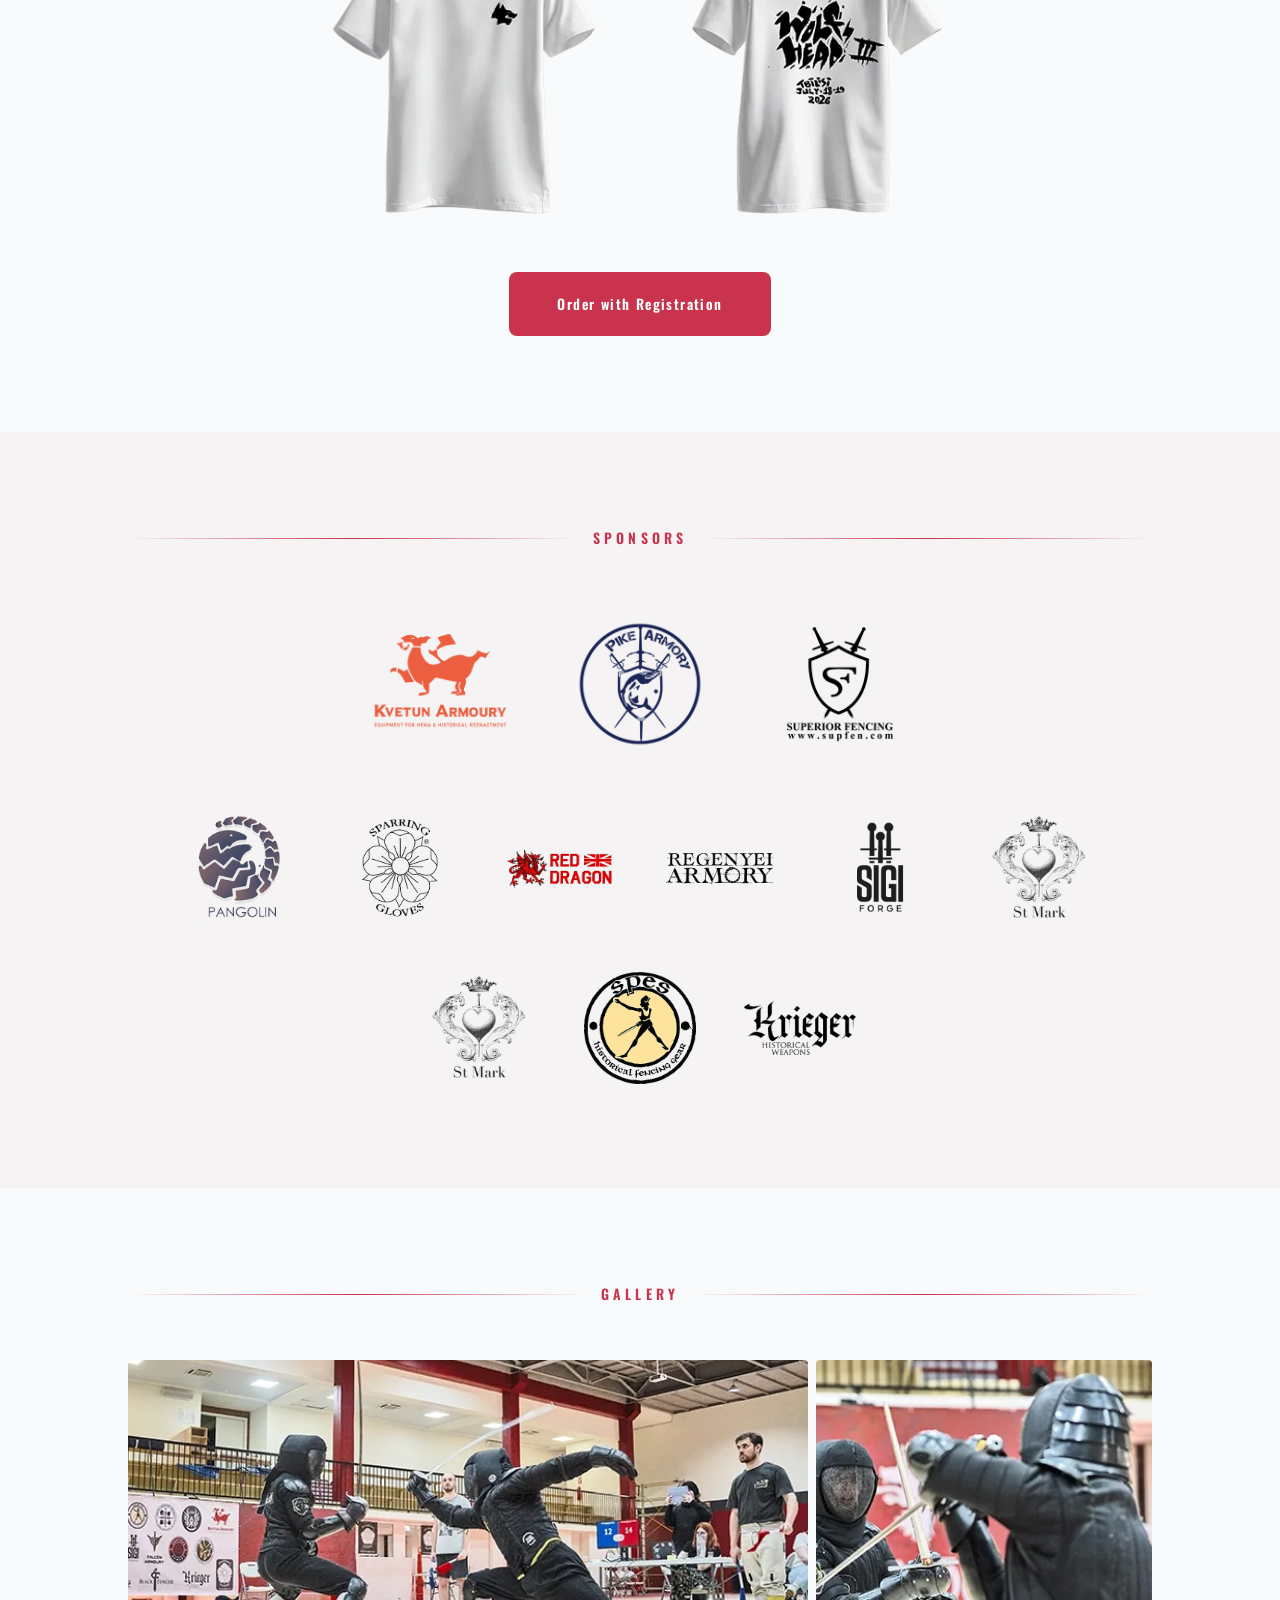
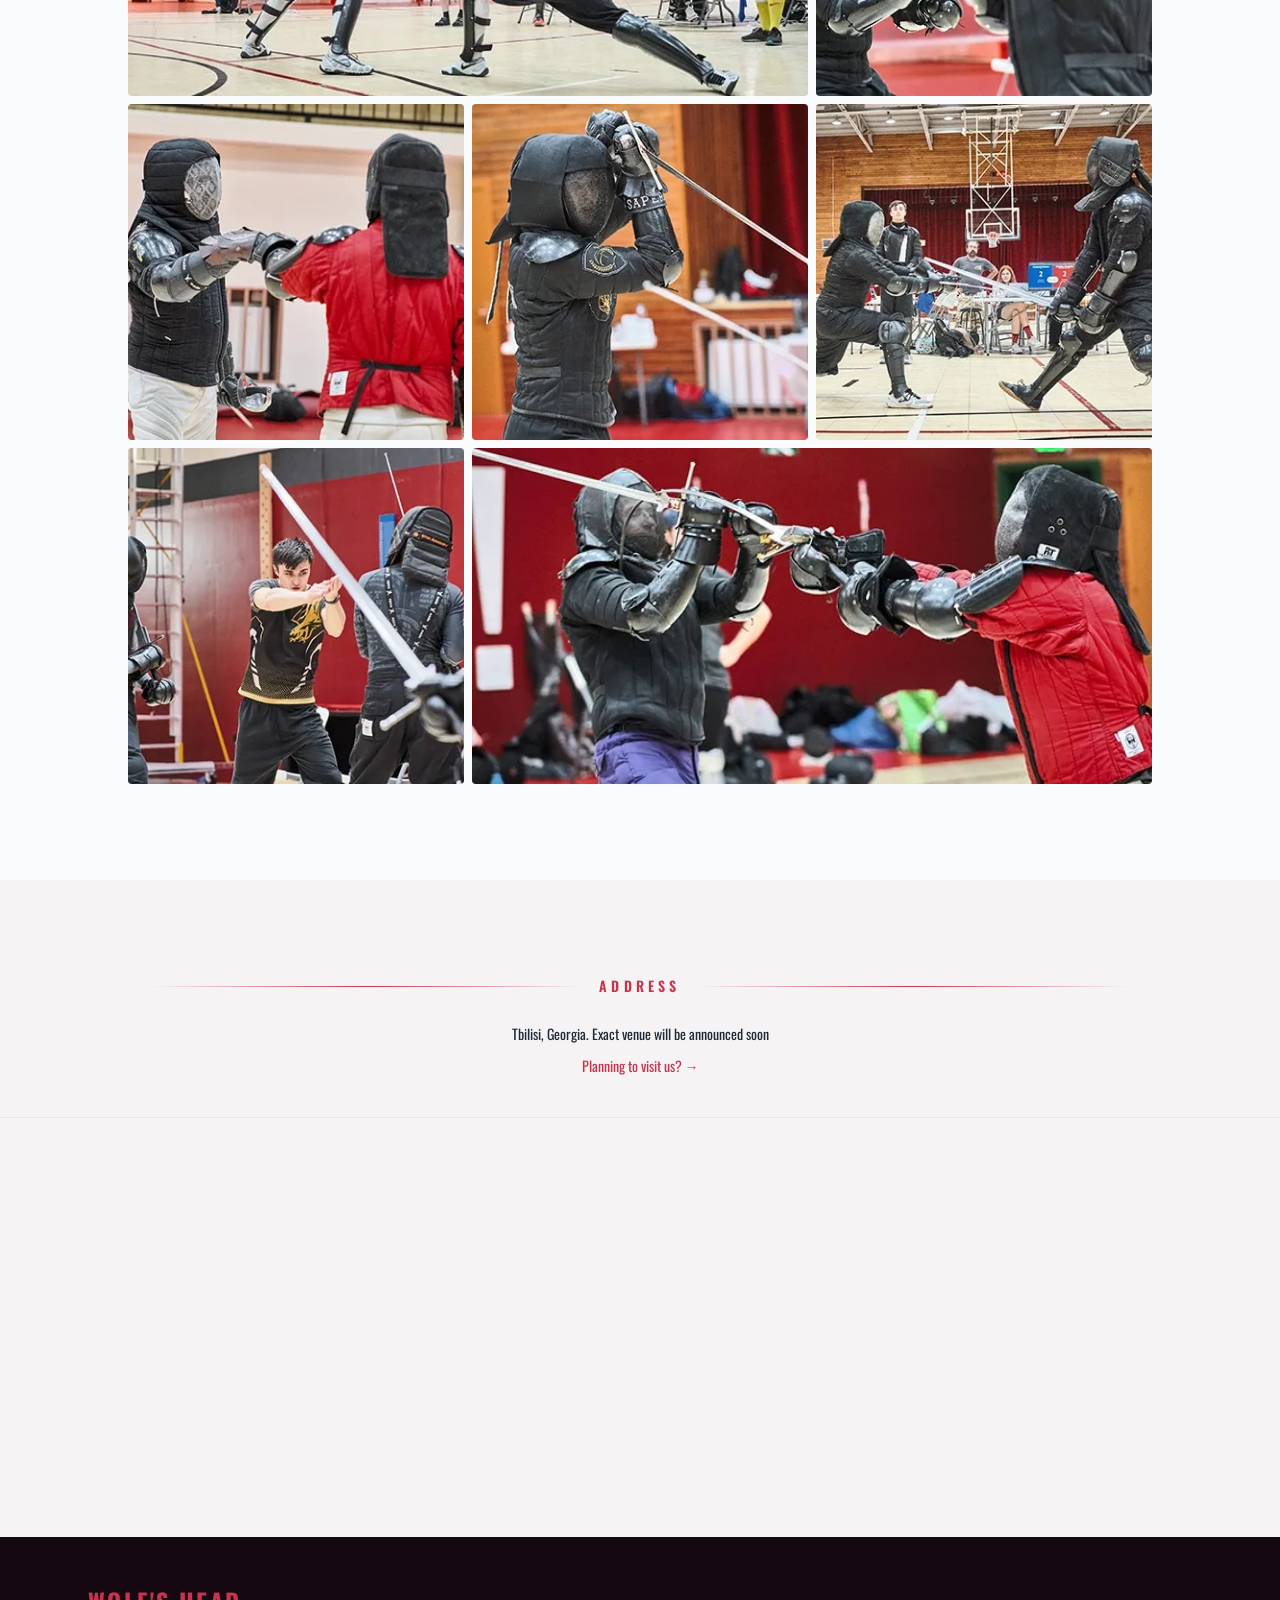
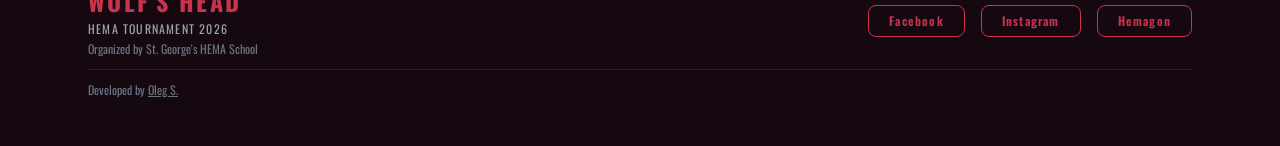
==== commit 31ebd25f: "Add Spec and Kriger sponsors logo" ====
--- a/index.html
+++ b/index.html
@@ -50,7 +50,15 @@
     "offers": {
       "@type": "Offer",
       "url": "https://hemagon.com/tournament/wolfs-head2026",
+      "price": 45,
+      "priceCurrency": "EUR",
+      "validFrom": "2026-06-01",
       "availability": "https://schema.org/InStock"
+    },
+    "performer": {
+      "@type": "Organization",
+      "name": "St. George's HEMA School",
+      "url": "https://hemageorgia.com/"
     }
   }
   </script>
@@ -301,7 +309,7 @@
         <a href="https://kvetun-armoury.ru/" target="_blank" rel="noopener noreferrer" class="inline-flex items-center justify-center p-2 transition-transform duration-300 hover:scale-110">
           <img src="img/sponsors/kvetun.webp" alt="Kvetun" class="h-36 w-auto object-contain block" />
         </a>
-        <a href="https://pikearmory.ru/" target="_blank" rel="noopener noreferrer" class="inline-flex items-center justify-center p-2 transition-transform duration-300 hover:scale-110">
+        <a href="https://pikearmory.com/" target="_blank" rel="noopener noreferrer" class="inline-flex items-center justify-center p-2 transition-transform duration-300 hover:scale-110">
           <img src="img/sponsors/pike.webp" alt="Pike" class="h-36 w-auto object-contain block" />
         </a>
         <a href="https://supfen.com/" target="_blank" rel="noopener noreferrer" class="inline-flex items-center justify-center p-2 transition-transform duration-300 hover:scale-110">
@@ -328,7 +336,16 @@
         </a>       
         <a href="https://saintmark.se/" target="_blank" rel="noopener noreferrer" class="inline-flex items-center justify-center p-2 transition-transform duration-300 hover:scale-110">
           <img src="img/sponsors/st.mark.webp" alt="St. Mark" class="h-28 w-auto object-contain block" />
-        </a>        
+        </a>    
+         <a href="https://saintmark.se/" target="_blank" rel="noopener noreferrer" class="inline-flex items-center justify-center p-2 transition-transform duration-300 hover:scale-110">
+          <img src="img/sponsors/st.mark.webp" alt="St. Mark" class="h-28 w-auto object-contain block" />
+        </a> 
+        <a href="https://histfenc.eu/en/" target="_blank" rel="noopener noreferrer" class="inline-flex items-center justify-center p-2 transition-transform duration-300 hover:scale-110">
+          <img src="img/sponsors/spes.webp" alt="Spes" class="h-28 w-auto object-contain block" />
+        </a>
+        <a href="https://kriegerweapons.com/" target="_blank" rel="noopener noreferrer" class="inline-flex items-center justify-center p-2 transition-transform duration-300 hover:scale-110">
+          <img src="img/sponsors/kriger.webp" alt="Kriger" class="h-28 w-auto object-contain block" />
+        </a>
       </div>
       
     </div>
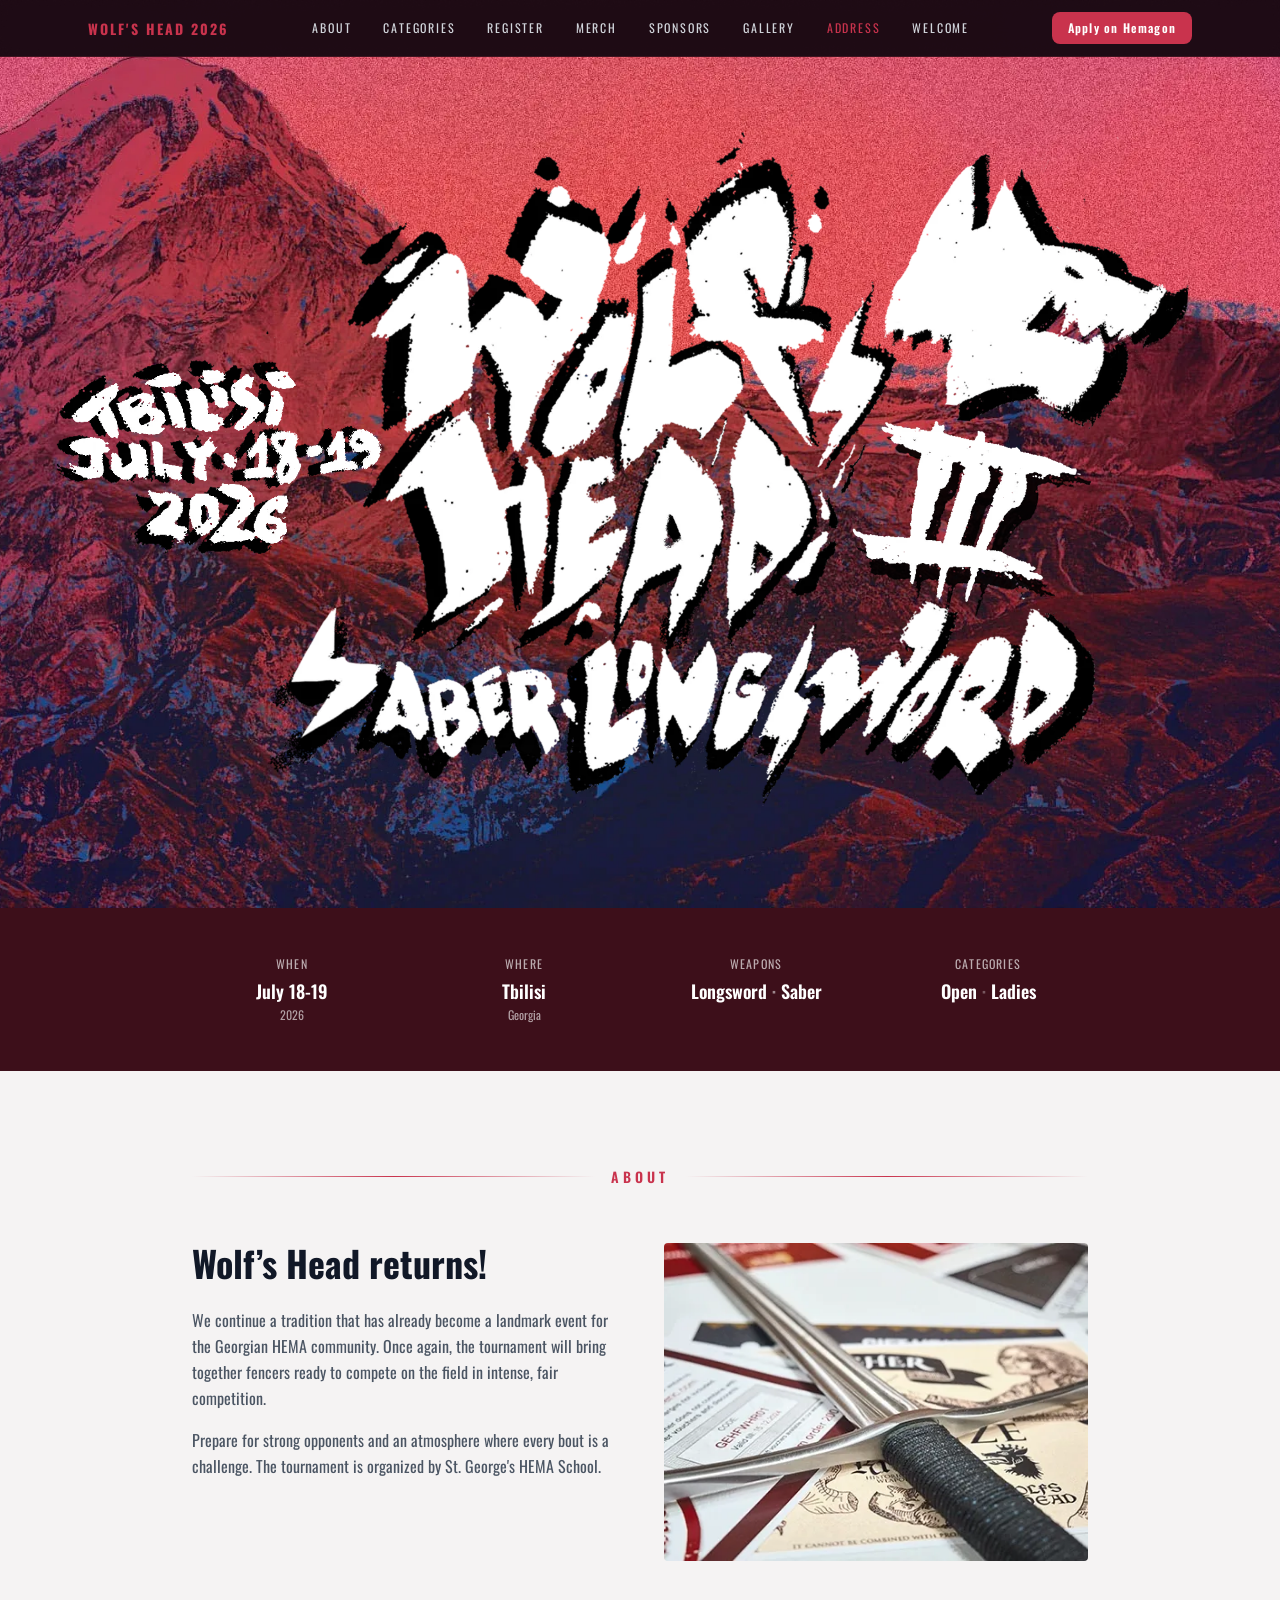
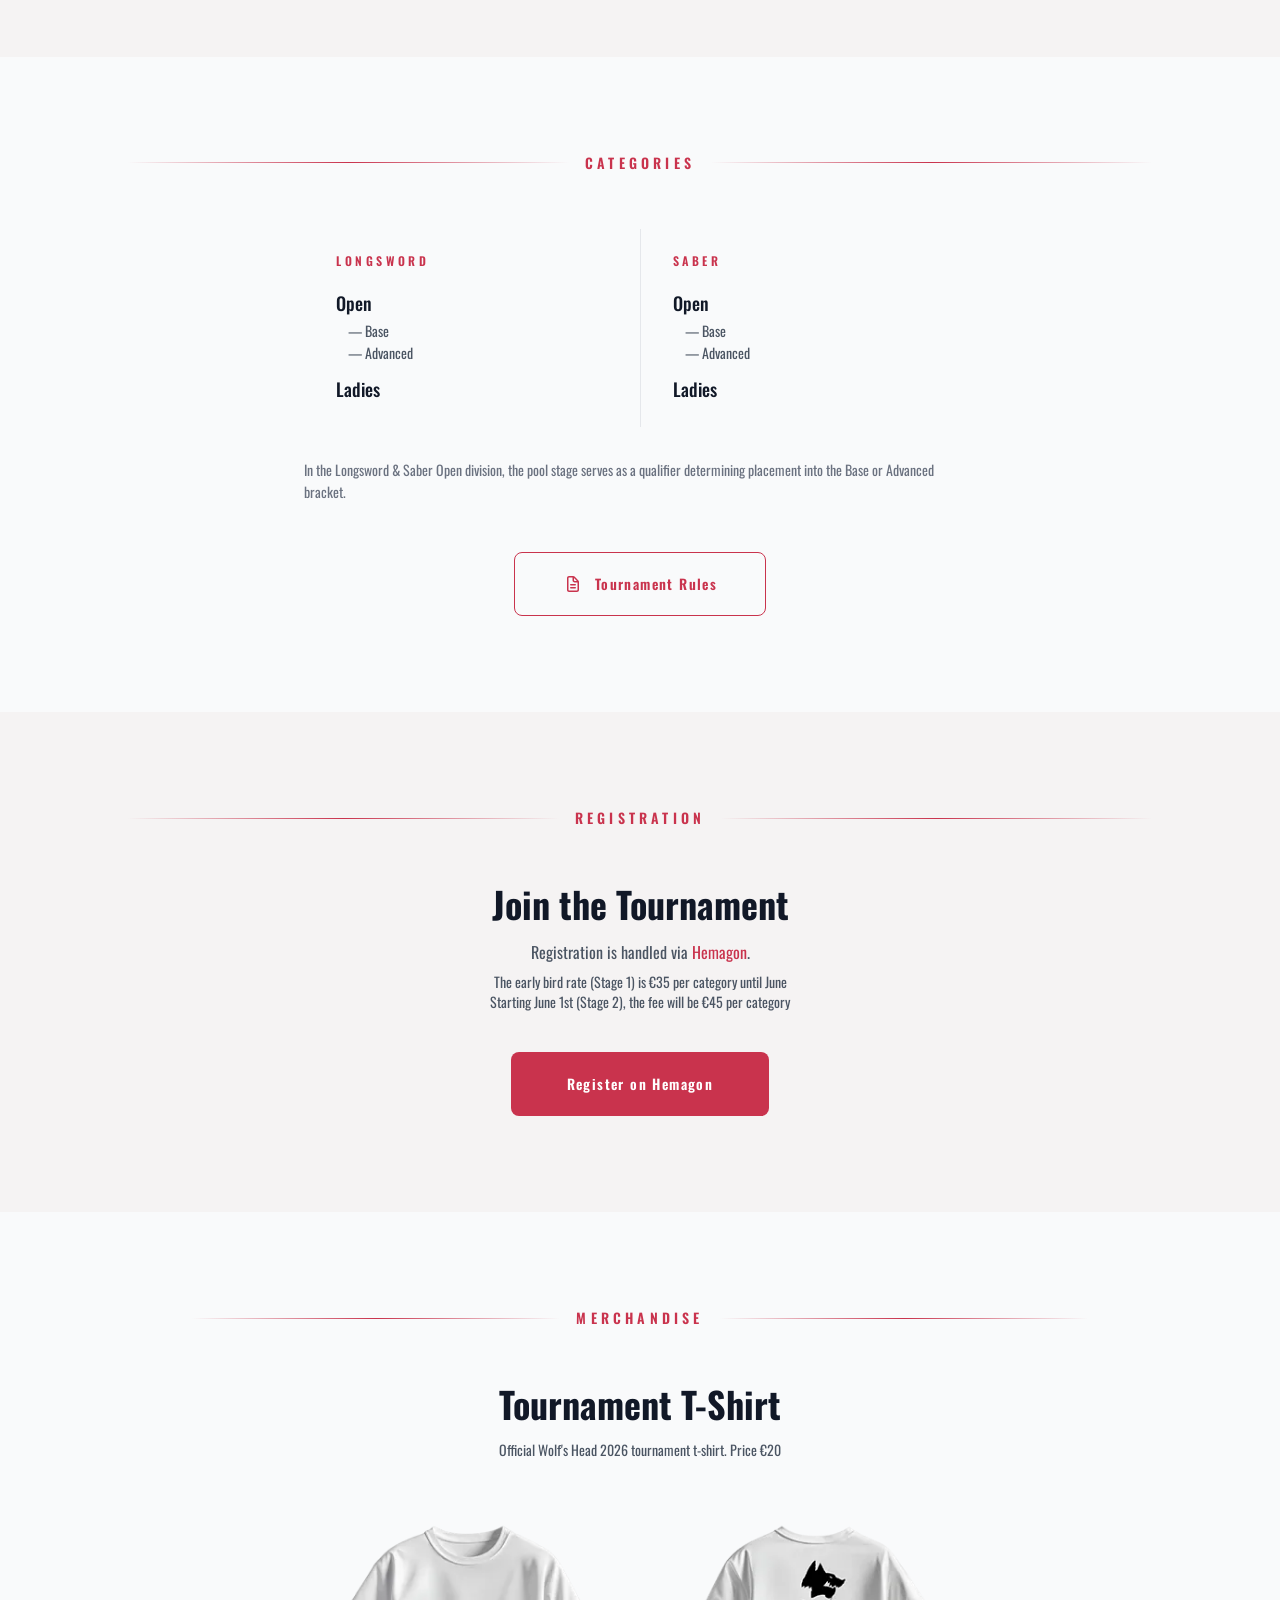
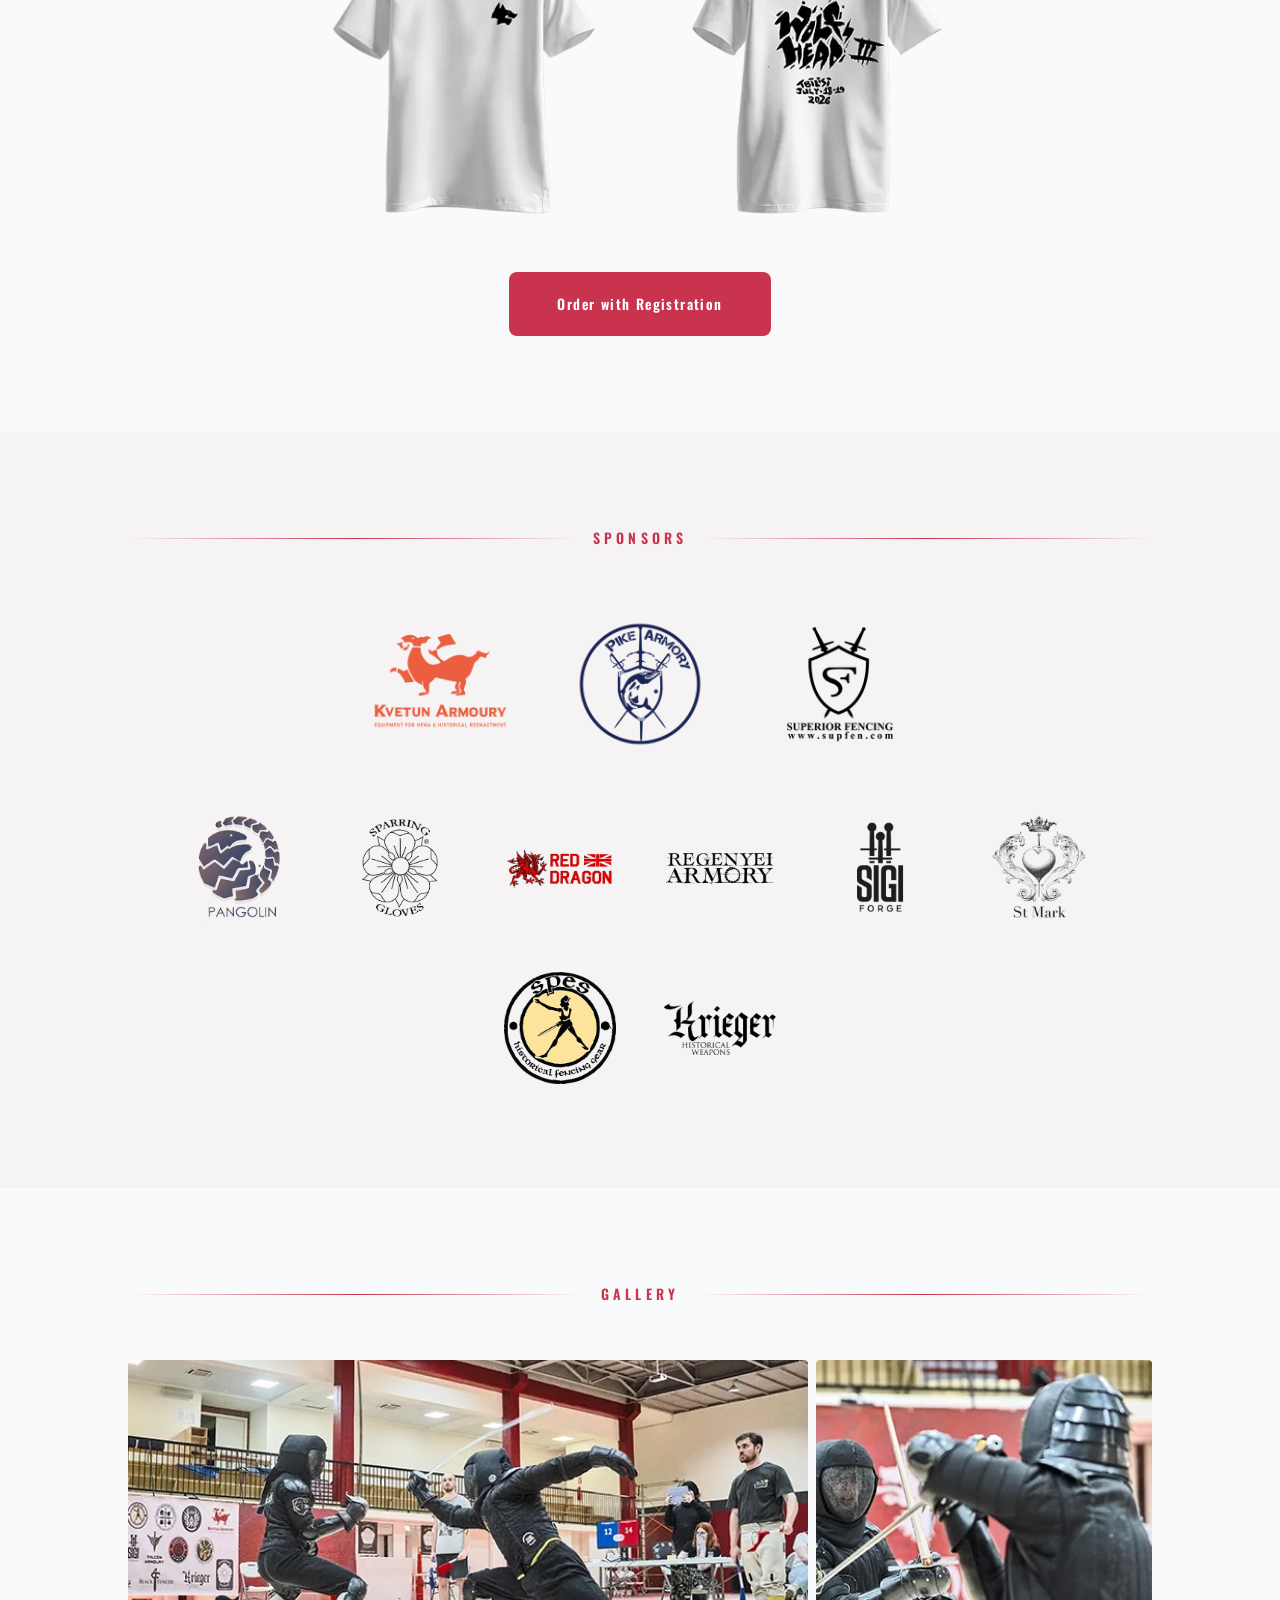
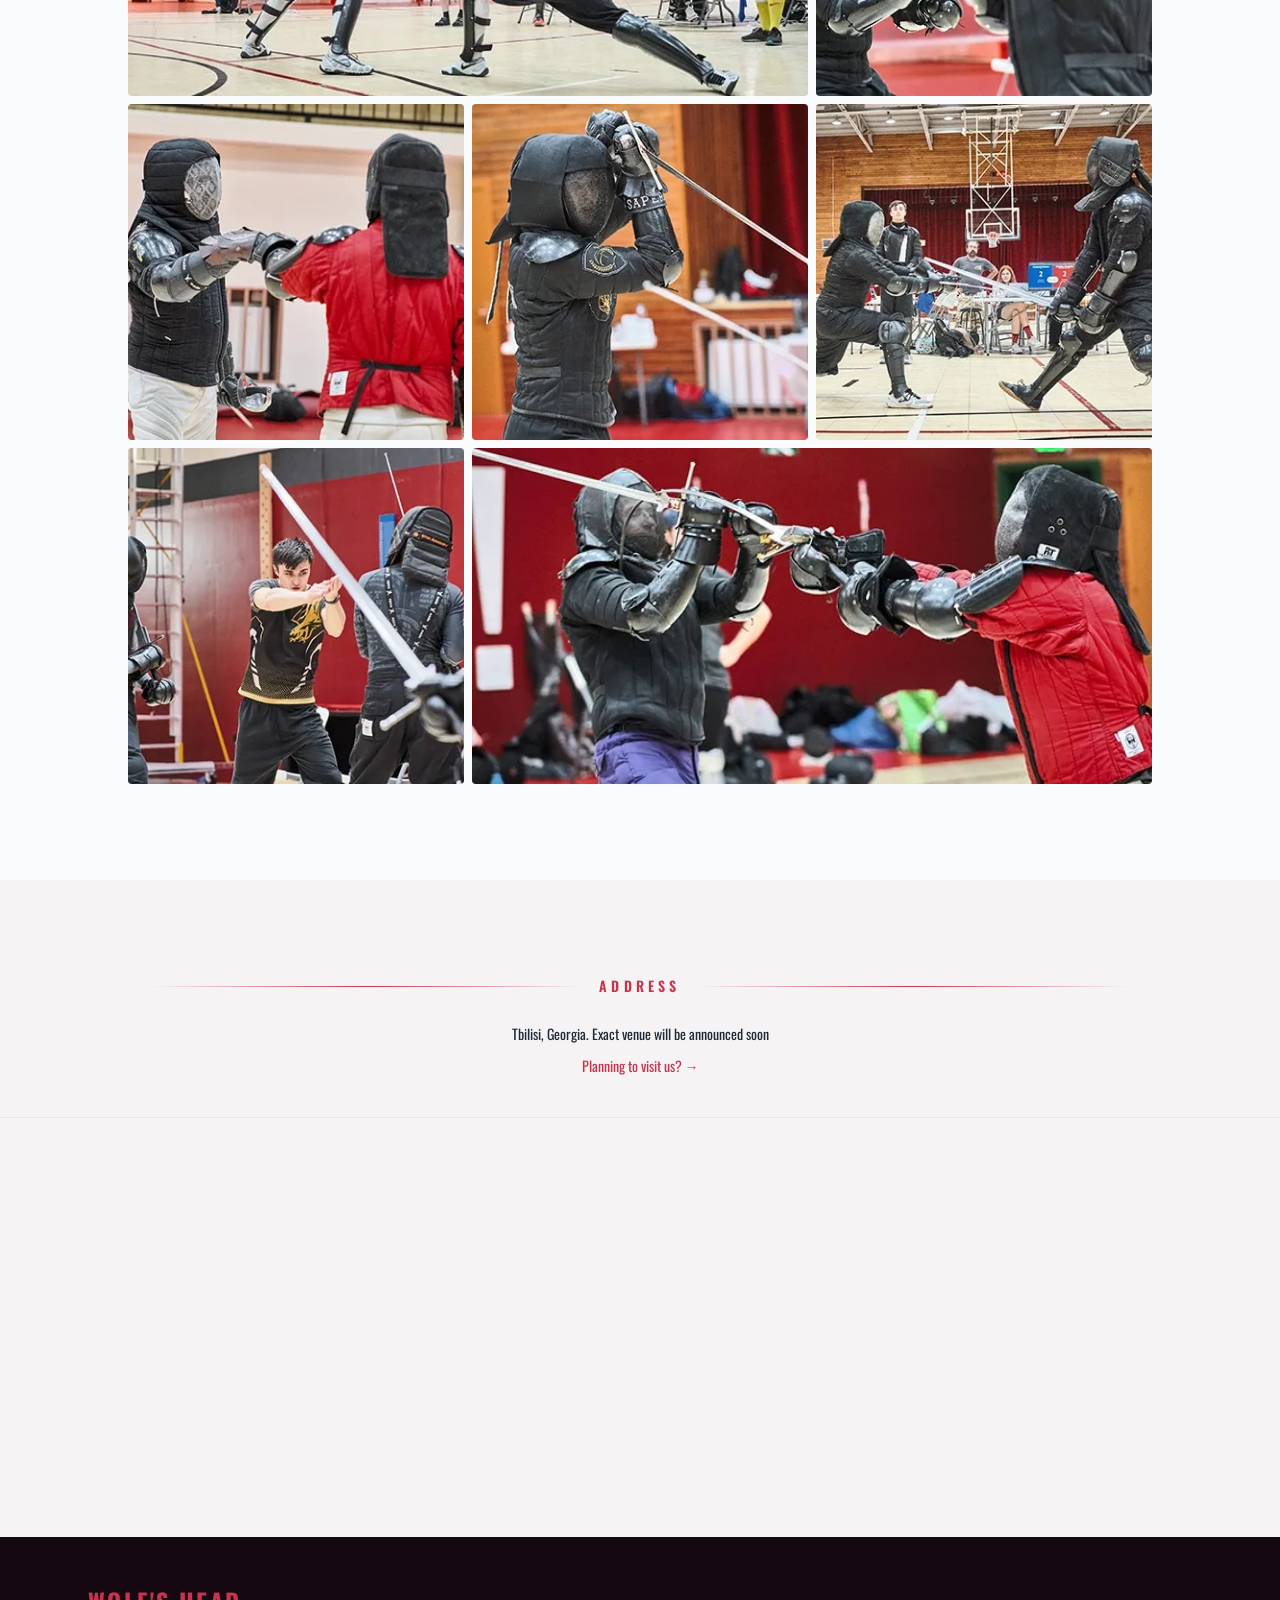
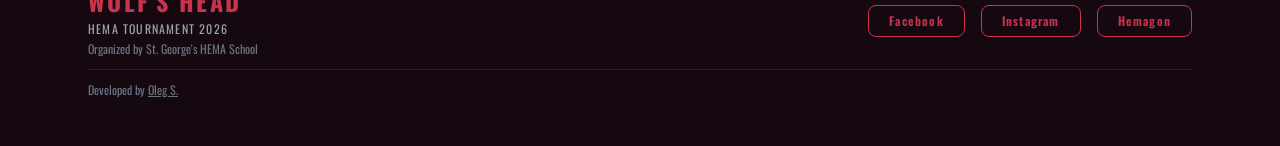
==== commit f84fe924: "Remove saint mark duplication" ====
--- a/index.html
+++ b/index.html
@@ -333,10 +333,7 @@
         </a>
         <a href="https://sigiforge.com/" target="_blank" rel="noopener noreferrer" class="inline-flex items-center justify-center p-2 transition-transform duration-300 hover:scale-110">
           <img src="img/sponsors/sigi.webp" alt="Sigi" class="h-28 w-auto object-contain block" />
-        </a>       
-        <a href="https://saintmark.se/" target="_blank" rel="noopener noreferrer" class="inline-flex items-center justify-center p-2 transition-transform duration-300 hover:scale-110">
-          <img src="img/sponsors/st.mark.webp" alt="St. Mark" class="h-28 w-auto object-contain block" />
-        </a>    
+        </a>        
          <a href="https://saintmark.se/" target="_blank" rel="noopener noreferrer" class="inline-flex items-center justify-center p-2 transition-transform duration-300 hover:scale-110">
           <img src="img/sponsors/st.mark.webp" alt="St. Mark" class="h-28 w-auto object-contain block" />
         </a> 
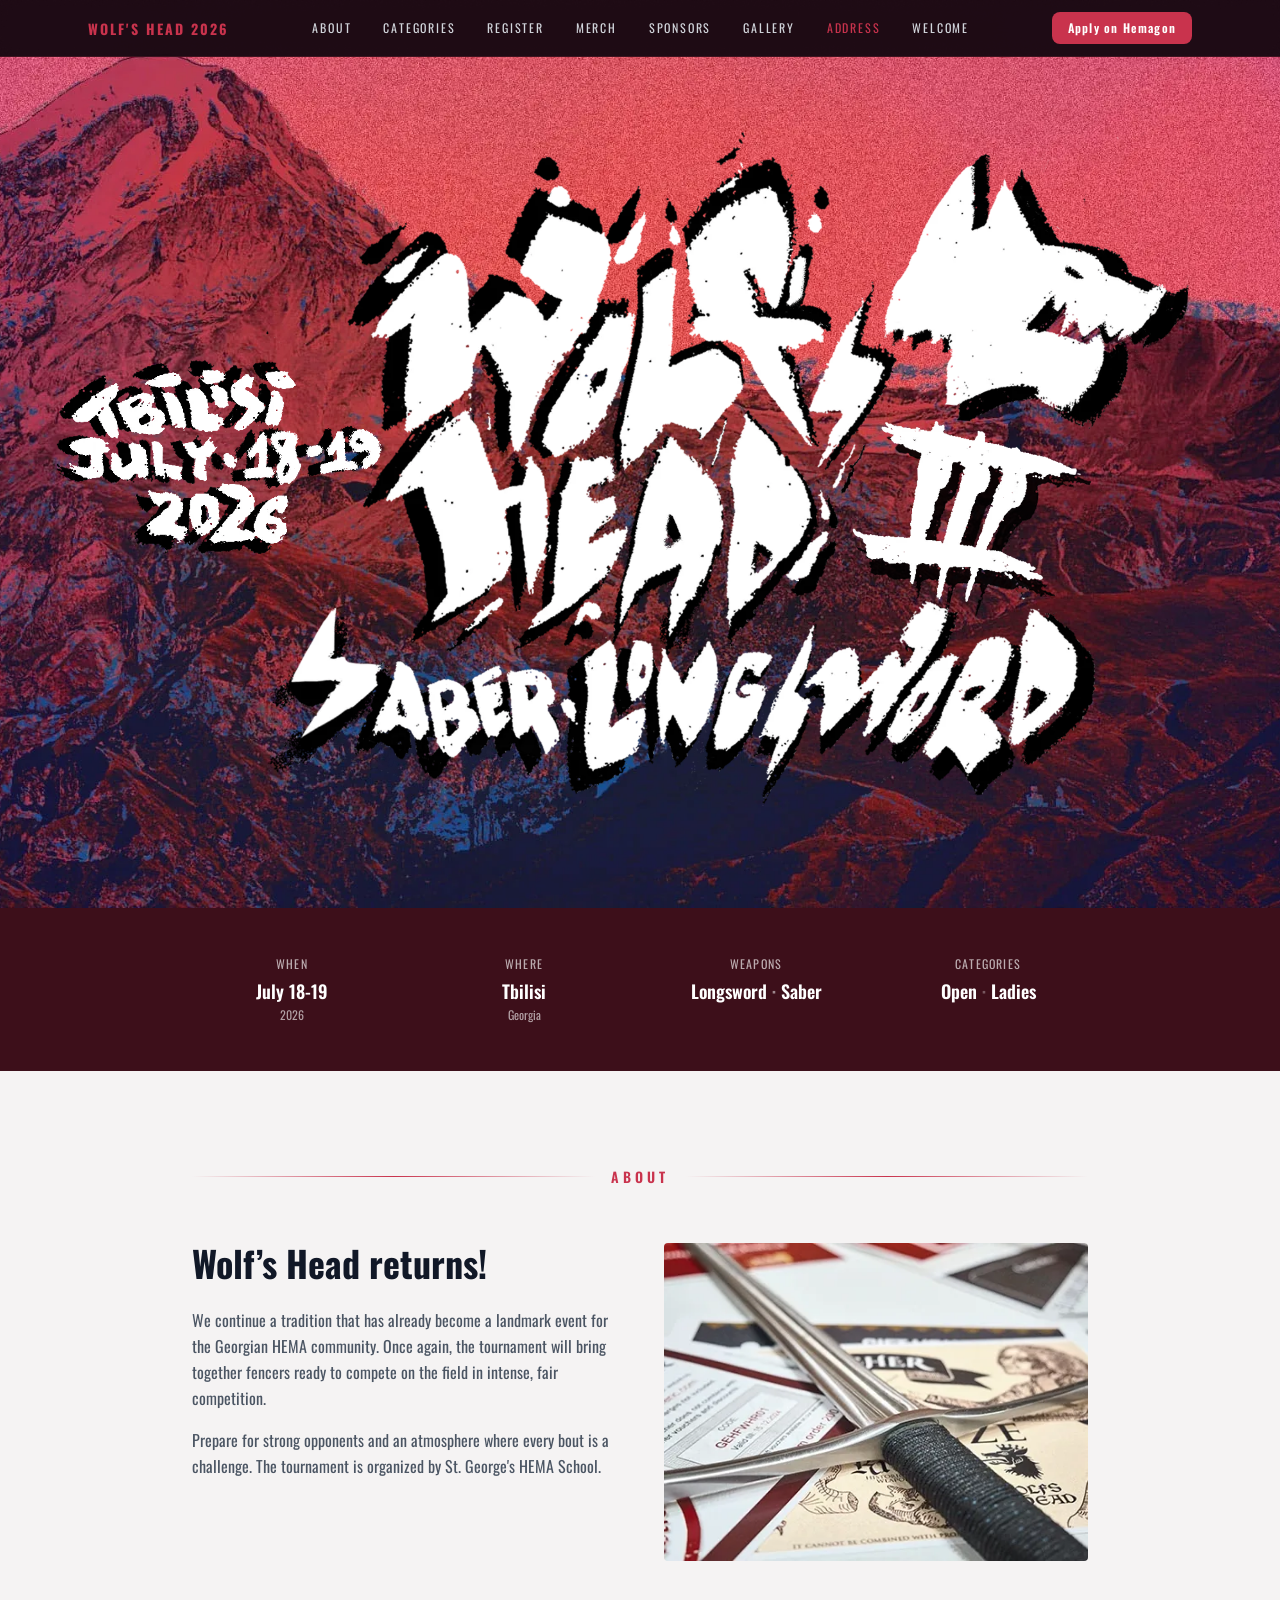
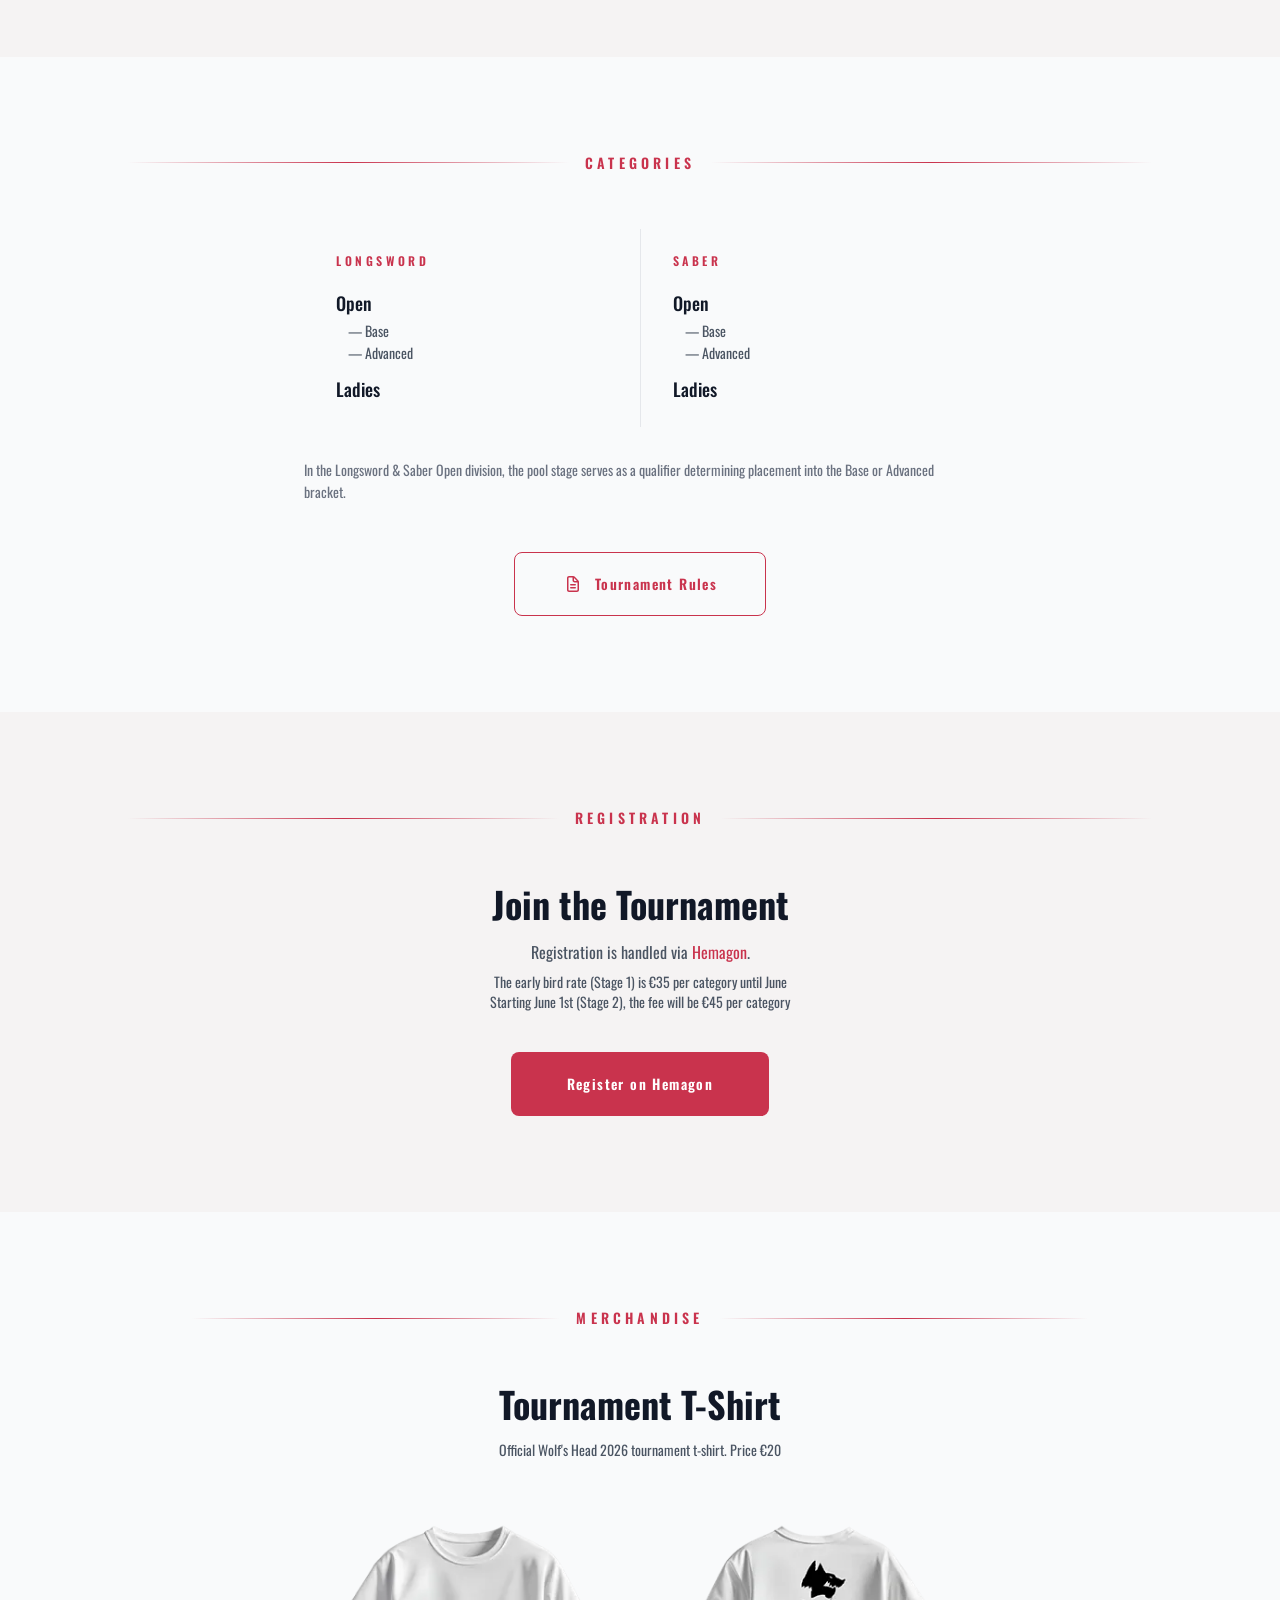
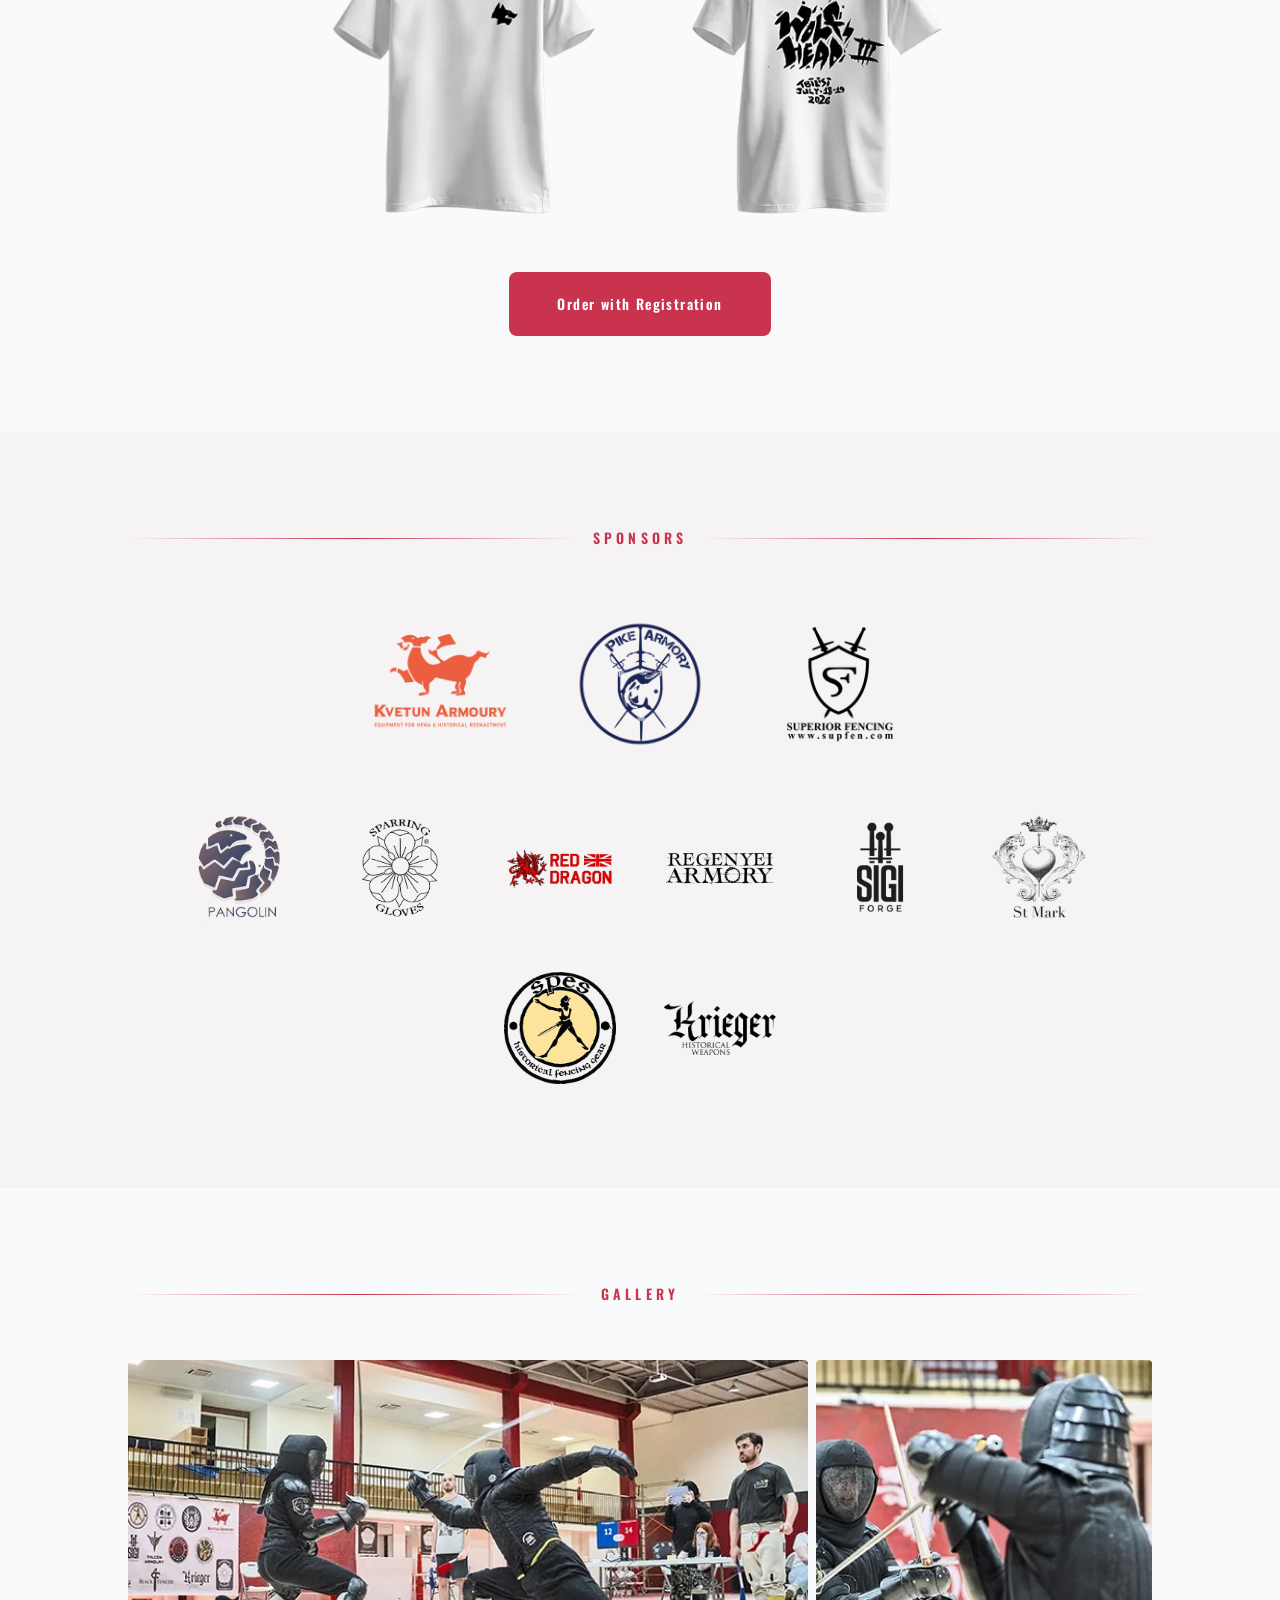
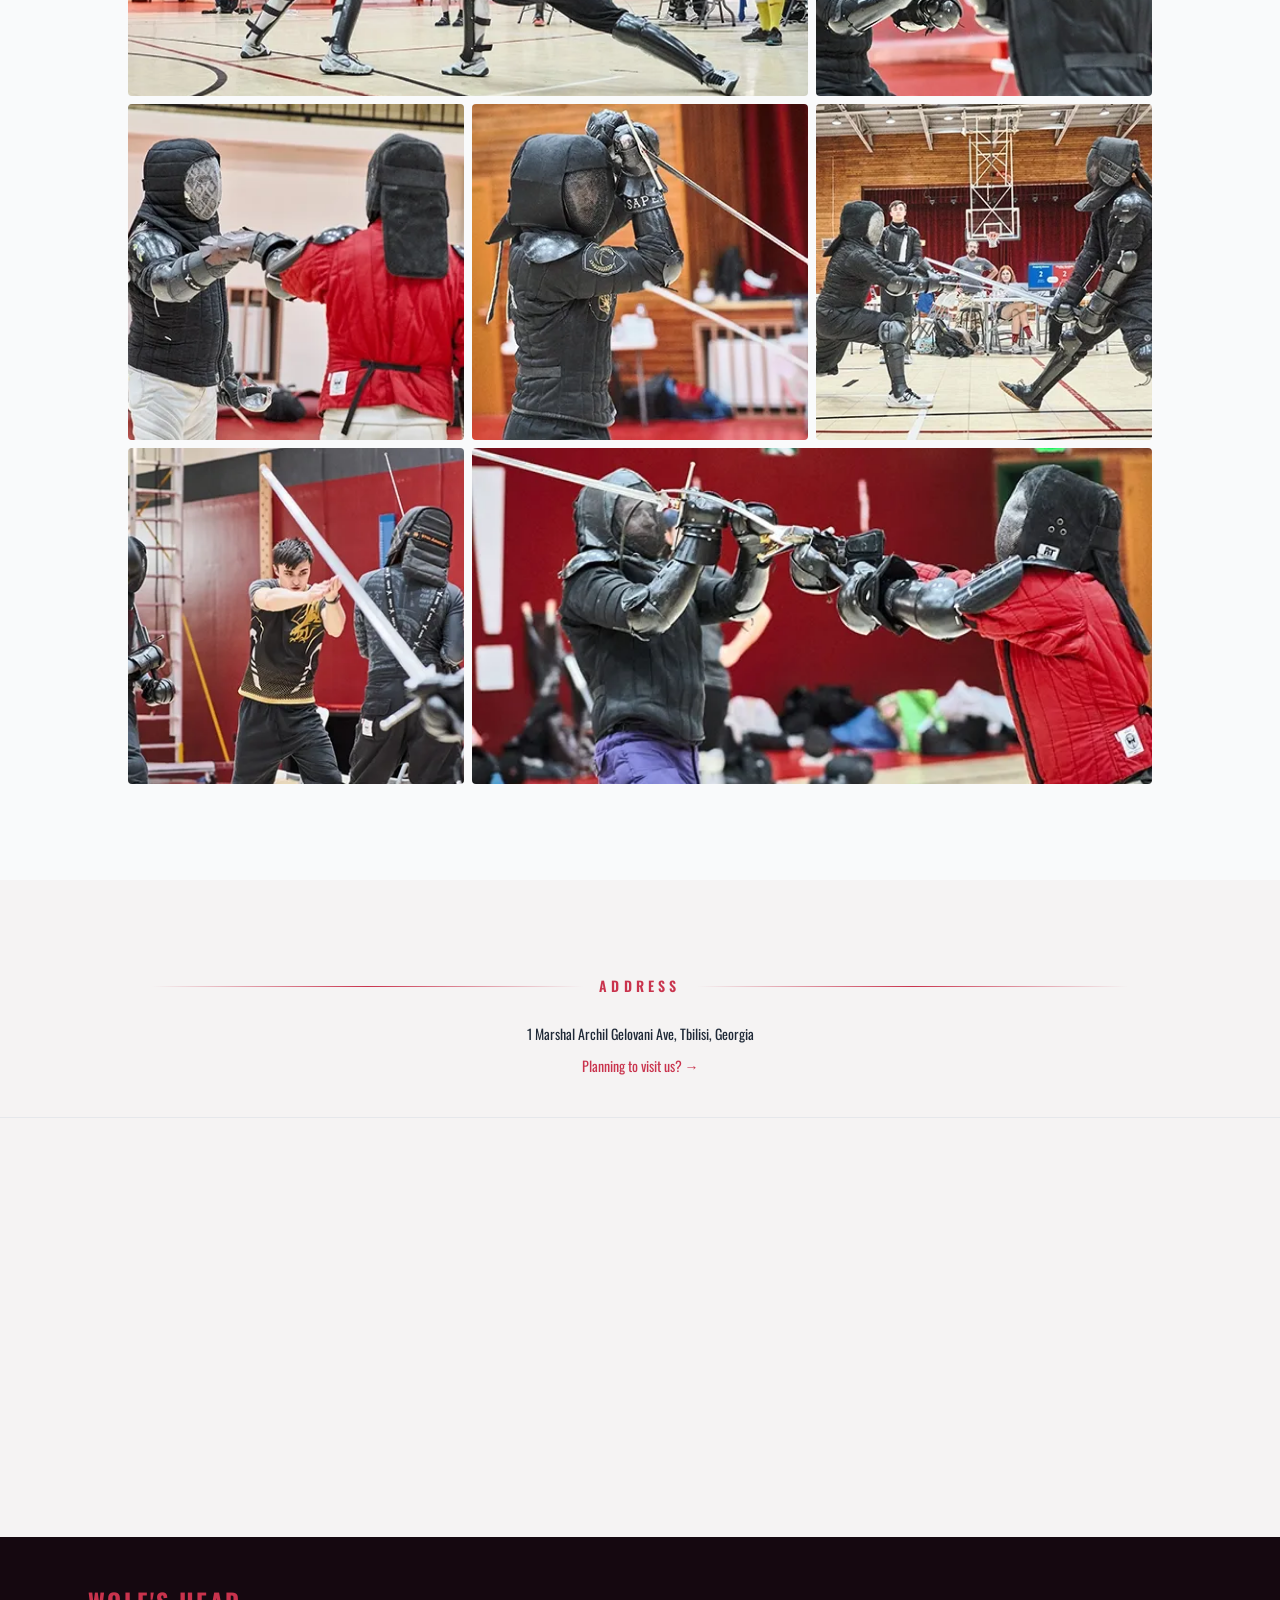
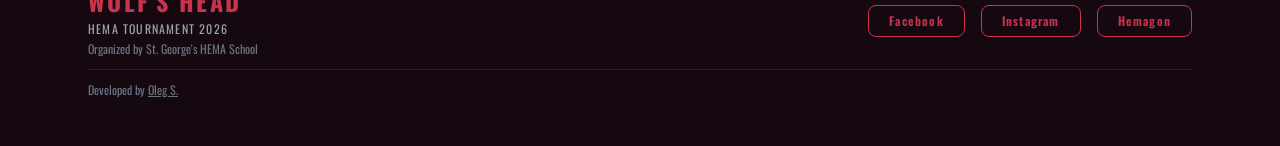
==== commit f0e1e8a3: "Update map address" ====
--- a/index.html
+++ b/index.html
@@ -1,457 +1,800 @@
-<!DOCTYPE html>
+<!doctype html>
 <html lang="en">
-<head>
-  <meta charset="UTF-8" />
-  <meta name="viewport" content="width=device-width, initial-scale=1.0" />
-  <link rel="preload" href="./img/hero-bg.webp" as="image" fetchpriority="high">
-  <link rel="preload" href="./img/hero-text.webp" as="image" fetchpriority="high">
-  <link rel="preload" href="./fonts/Oswald/oswald-v57-latin-regular.woff2" as="font" type="font/woff2" crossorigin>
-  <link rel="preload" href="./fonts/Oswald/oswald-v57-latin-500.woff2" as="font" type="font/woff2" crossorigin>
-  <link rel="preload" href="./fonts/Oswald/oswald-v57-latin-600.woff2" as="font" type="font/woff2" crossorigin>
-  <link rel="preload" href="./fonts/Oswald/oswald-v57-latin-700.woff2" as="font" type="font/woff2" crossorigin>
-  <title>Wolf's Head 2026 — HEMA Tournament</title>
-  <meta name="description" content="Wolf's Head 2026 — international HEMA tournament in Tbilisi, Georgia. July 18–19, 2026. Longsword and Saber, Open and Ladies categories. Register on Hemagon." />
-  <link rel="canonical" href="https://hemageorgia.com/" />
-
-  <!-- Open Graph -->
-  <meta property="og:type" content="website" />
-  <meta property="og:url" content="https://hemageorgia.com/" />
-  <meta property="og:title" content="Wolf's Head 2026 — HEMA Tournament" />
-  <meta property="og:description" content="International HEMA tournament in Tbilisi, Georgia. July 18–19, 2026. Longsword and Saber, Open and Ladies categories." />
-  <meta property="og:image" content="https://hemageorgia.com/img/wolfshead.webp" />
-
-  <!-- Structured Data: Event -->
-  <script type="application/ld+json">
-  {
-    "@context": "https://schema.org",
-    "@type": "Event",
-    "name": "Wolf's Head 2026",
-    "description": "International HEMA tournament in Tbilisi, Georgia. Longsword and Saber, Open and Ladies categories.",
-    "url": "https://hemageorgia.com/",
-    "startDate": "2026-07-18T09:00:00+04:00",
-    "endDate": "2026-07-19T18:00:00+04:00",
-    "eventStatus": "https://schema.org/EventScheduled",
-    "eventAttendanceMode": "https://schema.org/OfflineEventAttendanceMode",
-    "location": {
-      "@type": "Place",
-      "name": "Tbilisi",
-      "address": {
-        "@type": "PostalAddress",
-        "addressLocality": "Tbilisi",
-        "addressCountry": "GE"
+  <head>
+    <meta charset="UTF-8" />
+    <meta name="viewport" content="width=device-width, initial-scale=1.0" />
+    <link
+      rel="preload"
+      href="./img/hero-bg.webp"
+      as="image"
+      fetchpriority="high"
+    />
+    <link
+      rel="preload"
+      href="./img/hero-text.webp"
+      as="image"
+      fetchpriority="high"
+    />
+    <link
+      rel="preload"
+      href="./fonts/Oswald/oswald-v57-latin-regular.woff2"
+      as="font"
+      type="font/woff2"
+      crossorigin
+    />
+    <link
+      rel="preload"
+      href="./fonts/Oswald/oswald-v57-latin-500.woff2"
+      as="font"
+      type="font/woff2"
+      crossorigin
+    />
+    <link
+      rel="preload"
+      href="./fonts/Oswald/oswald-v57-latin-600.woff2"
+      as="font"
+      type="font/woff2"
+      crossorigin
+    />
+    <link
+      rel="preload"
+      href="./fonts/Oswald/oswald-v57-latin-700.woff2"
+      as="font"
+      type="font/woff2"
+      crossorigin
+    />
+    <title>Wolf's Head 2026 — HEMA Tournament</title>
+    <meta
+      name="description"
+      content="Wolf's Head 2026 — international HEMA tournament in Tbilisi, Georgia. July 18–19, 2026. Longsword and Saber, Open and Ladies categories. Register on Hemagon."
+    />
+    <link rel="canonical" href="https://hemageorgia.com/" />
+
+    <!-- Open Graph -->
+    <meta property="og:type" content="website" />
+    <meta property="og:url" content="https://hemageorgia.com/" />
+    <meta property="og:title" content="Wolf's Head 2026 — HEMA Tournament" />
+    <meta
+      property="og:description"
+      content="International HEMA tournament in Tbilisi, Georgia. July 18–19, 2026. Longsword and Saber, Open and Ladies categories."
+    />
+    <meta
+      property="og:image"
+      content="https://hemageorgia.com/img/wolfshead.webp"
+    />
+
+    <!-- Structured Data: Event -->
+    <script type="application/ld+json">
+      {
+        "@context": "https://schema.org",
+        "@type": "Event",
+        "name": "Wolf's Head 2026",
+        "description": "International HEMA tournament in Tbilisi, Georgia. Longsword and Saber, Open and Ladies categories.",
+        "url": "https://hemageorgia.com/",
+        "startDate": "2026-07-18T09:00:00+04:00",
+        "endDate": "2026-07-19T18:00:00+04:00",
+        "eventStatus": "https://schema.org/EventScheduled",
+        "eventAttendanceMode": "https://schema.org/OfflineEventAttendanceMode",
+        "location": {
+          "@type": "Place",
+          "name": "Tbilisi",
+          "address": {
+            "@type": "PostalAddress",
+            "addressLocality": "Tbilisi",
+            "addressCountry": "GE"
+          }
+        },
+        "image": "https://hemageorgia.com/img/wolfshead.webp",
+        "organizer": {
+          "@type": "Organization",
+          "name": "St. George's HEMA School",
+          "url": "https://hemageorgia.com/"
+        },
+        "offers": {
+          "@type": "Offer",
+          "url": "https://hemagon.com/tournament/wolfs-head2026",
+          "price": 45,
+          "priceCurrency": "EUR",
+          "validFrom": "2026-06-01",
+          "availability": "https://schema.org/InStock"
+        },
+        "performer": {
+          "@type": "Organization",
+          "name": "St. George's HEMA School",
+          "url": "https://hemageorgia.com/"
+        }
       }
-    },
-    "image": "https://hemageorgia.com/img/wolfshead.webp",
-    "organizer": {
-      "@type": "Organization",
-      "name": "St. George's HEMA School",
-      "url": "https://hemageorgia.com/"
-    },
-    "offers": {
-      "@type": "Offer",
-      "url": "https://hemagon.com/tournament/wolfs-head2026",
-      "price": 45,
-      "priceCurrency": "EUR",
-      "validFrom": "2026-06-01",
-      "availability": "https://schema.org/InStock"
-    },
-    "performer": {
-      "@type": "Organization",
-      "name": "St. George's HEMA School",
-      "url": "https://hemageorgia.com/"
-    }
-  }
-  </script>
-
-  <link rel="icon" type="image/png" href="./img/favicon.png">
-  <link rel="stylesheet" href="./styles/style.css" />
-  <link rel="stylesheet" href="./styles/tailwind.css" />
-  <link rel="stylesheet" href="./styles/glightbox.min.css" />
-  <script src="./scripts/glightbox.min.js" defer></script>
-  <script src="./scripts/main.js" defer></script>
-</head>
-<body class="text-gray-800">
-
-  <!-- ═══════════════════════════════════════════
+    </script>
+
+    <link rel="icon" type="image/png" href="./img/favicon.png" />
+    <link rel="stylesheet" href="./styles/style.css" />
+    <link rel="stylesheet" href="./styles/tailwind.css" />
+    <link rel="stylesheet" href="./styles/glightbox.min.css" />
+    <script src="./scripts/glightbox.min.js" defer></script>
+    <script src="./scripts/main.js" defer></script>
+  </head>
+  <body class="text-gray-800">
+    <!-- ═══════════════════════════════════════════
        NAVIGATION
   ═══════════════════════════════════════════ -->
-  <nav class="nav-sticky fixed top-0 left-0 right-0 z-50">
-    <div class="max-w-6xl mx-auto px-6 h-14 flex items-center justify-between">
-      <a href="./" class="nav-logo">Wolf's Head 2026</a>
-      <ul class="nav-links" id="nav-links">
-        <li><a href="#about" class="nav-link">About</a></li>
-        <li><a href="#categories" class="nav-link">Categories</a></li>
-        <li><a href="#register" class="nav-link">Register</a></li>
-        <li><a href="#merch" class="nav-link">Merch</a></li>
-        <li><a href="#sponsors" class="nav-link">Sponsors</a></li>
-        <li><a href="#gallery" class="nav-link">Gallery</a></li>
-        <li><a href="#address" class="nav-link">Address</a></li>
-        <li><a href="./welcome" class="nav-link">Welcome</a></li>
-        <li class="nav-mobile-cta">
-          <a href="https://hemagon.com/tournament/wolfs-head2026" target="_blank" rel="noopener noreferrer" class="btn btn-sm px-4 btn-primary font-cinzel text-xs tracking-widest">Apply on Hemagon</a>
-        </li>
-      </ul>
-      <div class="nav-right">
-        <a href="https://hemagon.com/tournament/wolfs-head2026" target="_blank" rel="noopener noreferrer" class="nav-desktop-cta btn btn-sm px-4 btn-primary font-cinzel text-xs tracking-widest">Apply on Hemagon</a>
-        <button id="burger-btn" class="burger-btn" aria-label="Menu" aria-expanded="false">
-          <span class="burger-line"></span>
-          <span class="burger-line"></span>
-          <span class="burger-line"></span>
-        </button>
+    <nav class="nav-sticky fixed top-0 left-0 right-0 z-50">
+      <div
+        class="max-w-6xl mx-auto px-6 h-14 flex items-center justify-between"
+      >
+        <a href="./" class="nav-logo">Wolf's Head 2026</a>
+        <ul class="nav-links" id="nav-links">
+          <li><a href="#about" class="nav-link">About</a></li>
+          <li><a href="#categories" class="nav-link">Categories</a></li>
+          <li><a href="#register" class="nav-link">Register</a></li>
+          <li><a href="#merch" class="nav-link">Merch</a></li>
+          <li><a href="#sponsors" class="nav-link">Sponsors</a></li>
+          <li><a href="#gallery" class="nav-link">Gallery</a></li>
+          <li><a href="#address" class="nav-link">Address</a></li>
+          <li><a href="./welcome" class="nav-link">Welcome</a></li>
+          <li class="nav-mobile-cta">
+            <a
+              href="https://hemagon.com/tournament/wolfs-head2026"
+              target="_blank"
+              rel="noopener noreferrer"
+              class="btn btn-sm px-4 btn-primary font-cinzel text-xs tracking-widest"
+              >Apply on Hemagon</a
+            >
+          </li>
+        </ul>
+        <div class="nav-right">
+          <a
+            href="https://hemagon.com/tournament/wolfs-head2026"
+            target="_blank"
+            rel="noopener noreferrer"
+            class="nav-desktop-cta btn btn-sm px-4 btn-primary font-cinzel text-xs tracking-widest"
+            >Apply on Hemagon</a
+          >
+          <button
+            id="burger-btn"
+            class="burger-btn"
+            aria-label="Menu"
+            aria-expanded="false"
+          >
+            <span class="burger-line"></span>
+            <span class="burger-line"></span>
+            <span class="burger-line"></span>
+          </button>
+        </div>
       </div>
-    </div>
-  </nav>
-
-  <main>
-
-  <!-- ═══════════════════════════════════════════
+    </nav>
+
+    <main>
+      <!-- ═══════════════════════════════════════════
        HERO
   ═══════════════════════════════════════════ -->
-  <section class="hero-bg">
-    <div class="hero-text" role="img" aria-label="Wolf's Head 2026 — HEMA Tournament - 18-19 July"></div>
-  </section>
-
-  <!-- ═══════════════════════════════════════════
+      <section class="hero-bg">
+        <div
+          class="hero-text"
+          role="img"
+          aria-label="Wolf's Head 2026 — HEMA Tournament - 18-19 July"
+        ></div>
+      </section>
+
+      <!-- ═══════════════════════════════════════════
        ABOUT (KEY INFO BAND + ABOUT TEXT)
   ═══════════════════════════════════════════ -->
-  <section id="about">
-
-  <div class="py-12 px-6 bg-wine">
-    <div class="max-w-4xl mx-auto">
-      <div class="grid grid-cols-2 md:grid-cols-4 gap-8 text-center">
-        <div>
-          <div class="text-white/65 text-xs font-cinzel tracking-widest uppercase mb-2">When</div>
-          <div class="font-cinzel text-white font-semibold text-lg leading-tight">July 18-19</div>
-          <div class="text-white/60 text-xs mt-1">2026</div>
-        </div>
-        <div>
-          <div class="text-white/65 text-xs font-cinzel tracking-widest uppercase mb-2">Where</div>
-          <div class="font-cinzel text-white font-semibold text-lg leading-tight">Tbilisi</div>
-          <div class="text-white/60 text-xs mt-1">Georgia</div>
-        </div>
-        <div>
-          <div class="text-white/65 text-xs font-cinzel tracking-widest uppercase mb-2">Weapons</div>
-          <div class="font-cinzel text-white font-semibold text-lg leading-tight">Longsword <span class="text-white/50">·</span> Saber</div>
-        </div>
-        <div>
-          <div class="text-white/65 text-xs font-cinzel tracking-widest uppercase mb-2">Categories</div>
-          <div class="font-cinzel text-white font-semibold text-lg leading-tight">Open <span class="text-white/30">·</span> Ladies</div>
+      <section id="about">
+        <div class="py-12 px-6 bg-wine">
+          <div class="max-w-4xl mx-auto">
+            <div class="grid grid-cols-2 md:grid-cols-4 gap-8 text-center">
+              <div>
+                <div
+                  class="text-white/65 text-xs font-cinzel tracking-widest uppercase mb-2"
+                >
+                  When
+                </div>
+                <div
+                  class="font-cinzel text-white font-semibold text-lg leading-tight"
+                >
+                  July 18-19
+                </div>
+                <div class="text-white/60 text-xs mt-1">2026</div>
+              </div>
+              <div>
+                <div
+                  class="text-white/65 text-xs font-cinzel tracking-widest uppercase mb-2"
+                >
+                  Where
+                </div>
+                <div
+                  class="font-cinzel text-white font-semibold text-lg leading-tight"
+                >
+                  Tbilisi
+                </div>
+                <div class="text-white/60 text-xs mt-1">Georgia</div>
+              </div>
+              <div>
+                <div
+                  class="text-white/65 text-xs font-cinzel tracking-widest uppercase mb-2"
+                >
+                  Weapons
+                </div>
+                <div
+                  class="font-cinzel text-white font-semibold text-lg leading-tight"
+                >
+                  Longsword <span class="text-white/50">·</span> Saber
+                </div>
+              </div>
+              <div>
+                <div
+                  class="text-white/65 text-xs font-cinzel tracking-widest uppercase mb-2"
+                >
+                  Categories
+                </div>
+                <div
+                  class="font-cinzel text-white font-semibold text-lg leading-tight"
+                >
+                  Open <span class="text-white/30">·</span> Ladies
+                </div>
+              </div>
+            </div>
+          </div>
+        </div>
+
+        <div class="py-24 px-6">
+          <div class="max-w-4xl mx-auto">
+            <div class="divider-ornament mb-14">
+              <span class="section-title text-sm tracking-[0.3em]">About</span>
+            </div>
+
+            <div class="grid md:grid-cols-2 gap-12">
+              <div>
+                <h2
+                  class="font-cinzel text-3xl md:text-4xl font-bold text-gray-900 mb-6 leading-tight"
+                >
+                  Wolf’s Head returns!
+                </h2>
+                <p class="text-gray-600 leading-relaxed mb-4">
+                  <!-- TODO: Add tournament description -->
+                  We continue a tradition that has already become a landmark
+                  event for the Georgian HEMA community. Once again, the
+                  tournament will bring together fencers ready to compete on the
+                  field in intense, fair competition.
+                </p>
+                <p class="text-gray-600 leading-relaxed">
+                  <!-- TODO: Add history / additional context -->
+                  Prepare for strong opponents and an atmosphere where every
+                  bout is a challenge. The tournament is organized by St.
+                  George's HEMA School.
+                </p>
+              </div>
+
+              <div class="aspect-[4/3] rounded overflow-hidden">
+                <img
+                  src="img/about.webp"
+                  alt="Sword and diplomas from Wolf's Head tournament"
+                  class="w-full h-full object-cover"
+                />
+              </div>
+            </div>
+          </div>
+        </div>
+      </section>
+
+      <!-- ═══════════════════════════════════════════
+       CATEGORIES
+  ═══════════════════════════════════════════ -->
+      <section id="categories" class="py-24 px-6 bg-gray-50">
+        <div class="max-w-5xl mx-auto">
+          <div class="divider-ornament mb-14">
+            <span class="section-title text-sm tracking-[0.3em]"
+              >Categories</span
+            >
+          </div>
+
+          <div class="max-w-2xl mx-auto">
+            <div class="grid grid-cols-2 gap-px bg-gray-200">
+              <div class="bg-gray-50 px-8 py-6">
+                <div
+                  class="text-accent text-xs tracking-[0.3em] uppercase font-semibold mb-5"
+                >
+                  Longsword
+                </div>
+                <div class="space-y-3">
+                  <div>
+                    <div class="text-gray-900 font-medium text-lg">Open</div>
+                    <div class="mt-1 ml-3 space-y-0.5">
+                      <div class="text-gray-600 text-sm">— Base</div>
+                      <div class="text-gray-600 text-sm">— Advanced</div>
+                    </div>
+                  </div>
+                  <div class="text-gray-900 font-medium text-lg">Ladies</div>
+                </div>
+              </div>
+
+              <div class="bg-gray-50 px-8 py-6">
+                <div
+                  class="text-accent text-xs tracking-[0.3em] uppercase font-semibold mb-5"
+                >
+                  Saber
+                </div>
+                <div class="space-y-3">
+                  <div>
+                    <div class="text-gray-900 font-medium text-lg">Open</div>
+                    <div class="mt-1 ml-3 space-y-0.5">
+                      <div class="text-gray-600 text-sm">— Base</div>
+                      <div class="text-gray-600 text-sm">— Advanced</div>
+                    </div>
+                  </div>
+                  <div class="text-gray-900 font-medium text-lg">Ladies</div>
+                </div>
+              </div>
+            </div>
+
+            <p class="mt-8 text-sm text-gray-500 leading-relaxed">
+              In the Longsword & Saber Open division, the pool stage serves as a
+              qualifier determining placement into the Base or Advanced bracket.
+            </p>
+
+            <div class="text-center mt-12">
+              <a
+                href="https://docs.google.com/document/d/19VJQu0sUZO-FcJFy1Tn5C6J0B3s89kdKif-a8REkHJ4"
+                target="_blank"
+                rel="noopener"
+                class="btn btn-secondary btn-lg px-12 text-sm tracking-widest inline-flex items-center gap-3"
+              >
+                <svg
+                  xmlns="http://www.w3.org/2000/svg"
+                  viewBox="0 0 640 640"
+                  class="w-5 h-5"
+                  fill="currentColor"
+                  aria-hidden="true"
+                >
+                  <path
+                    d="M192 112L304 112L304 200C304 239.8 336.2 272 376 272L464 272L464 512C464 520.8 456.8 528 448 528L192 528C183.2 528 176 520.8 176 512L176 128C176 119.2 183.2 112 192 112zM352 131.9L444.1 224L376 224C362.7 224 352 213.3 352 200L352 131.9zM192 64C156.7 64 128 92.7 128 128L128 512C128 547.3 156.7 576 192 576L448 576C483.3 576 512 547.3 512 512L512 250.5C512 233.5 505.3 217.2 493.3 205.2L370.7 82.7C358.7 70.7 342.5 64 325.5 64L192 64zM248 320C234.7 320 224 330.7 224 344C224 357.3 234.7 368 248 368L392 368C405.3 368 416 357.3 416 344C416 330.7 405.3 320 392 320L248 320zM248 416C234.7 416 224 426.7 224 440C224 453.3 234.7 464 248 464L392 464C405.3 464 416 453.3 416 440C416 426.7 405.3 416 392 416L248 416z"
+                  />
+                </svg>
+                Tournament Rules
+              </a>
+            </div>
+          </div>
+        </div>
+      </section>
+
+      <!-- ═══════════════════════════════════════════
+       REGISTRATION
+  ═══════════════════════════════════════════ -->
+      <section id="register" class="py-24 px-6">
+        <div class="max-w-5xl mx-auto text-center">
+          <div class="divider-ornament mb-14">
+            <span class="section-title text-sm tracking-[0.3em]"
+              >Registration</span
+            >
+          </div>
+
+          <h2
+            class="font-cinzel text-3xl md:text-4xl font-bold text-gray-900 mb-4"
+          >
+            Join the Tournament
+          </h2>
+          <p class="text-gray-600 mb-2">
+            Registration is handled via
+            <span class="text-accent">Hemagon</span>.
+          </p>
+          <p class="text-gray-600 text-sm mb-10">
+            The early bird rate (Stage 1) is €35 per category until June<br />
+            Starting June 1st (Stage 2), the fee will be €45 per category
+          </p>
+
+          <div class="flex justify-center">
+            <a
+              href="https://hemagon.com/tournament/wolfs-head2026"
+              target="_blank"
+              rel="noopener noreferrer"
+              class="btn btn-primary btn-lg px-14 text-sm tracking-widest"
+            >
+              Register on Hemagon
+            </a>
+          </div>
+        </div>
+      </section>
+
+      <!-- ═══════════════════════════════════════════
+       T-SHIRTS / Merch
+  ═══════════════════════════════════════════ -->
+      <section id="merch" class="py-24 px-6 bg-gray-50">
+        <div class="max-w-4xl mx-auto">
+          <div class="divider-ornament mb-14">
+            <span class="section-title text-sm tracking-[0.3em]"
+              >Merchandise</span
+            >
+          </div>
+
+          <div class="text-center mb-12">
+            <h2
+              class="font-cinzel text-3xl md:text-4xl font-bold text-gray-900 mb-4"
+            >
+              Tournament T-Shirt
+            </h2>
+            <p class="text-gray-600 text-sm mb-10">
+              Official Wolf's Head 2026 tournament t-shirt. Price €20
+            </p>
+          </div>
+
+          <div class="grid md:grid-cols-2 gap-6 max-w-2xl mx-auto mb-10">
+            <a
+              href="img/t-shirt/t-shirt_front_900.webp"
+              class="glightbox rounded-lg overflow-hidden cursor-zoom-in transition-transform duration-300 hover:scale-105"
+              data-gallery="tshirts"
+              data-description="Wolf's Head 2026 — Tournament T-Shirt (front)"
+            >
+              <img
+                src="img/t-shirt/t-shirt_front_350.webp"
+                alt="Wolf's Head 2026 T-shirt, front"
+                class="w-full object-cover"
+              />
+            </a>
+            <a
+              href="img/t-shirt/t-shirt_back_900.webp"
+              class="glightbox rounded-lg overflow-hidden cursor-zoom-in transition-transform duration-300 hover:scale-105"
+              data-gallery="tshirts"
+              data-description="Wolf's Head 2026 — Tournament T-Shirt (back)"
+            >
+              <img
+                src="img/t-shirt/t-shirt_back_350.webp"
+                alt="Wolf's Head 2026 T-shirt, back"
+                class="w-full object-cover"
+              />
+            </a>
+          </div>
+
+          <div class="text-center">
+            <a
+              href="https://hemagon.com/tournament/wolfs-head2026"
+              target="_blank"
+              rel="noopener noreferrer"
+              class="btn btn-primary btn-lg px-12 text-sm tracking-widest"
+            >
+              Order with Registration
+            </a>
+          </div>
+        </div>
+      </section>
+
+      <!-- ═══════════════════════════════════════════
+    SPONSORS
+  ═══════════════════════════════════════════ -->
+      <section id="sponsors" class="py-24 px-6">
+        <div class="max-w-5xl mx-auto">
+          <div class="divider-ornament mb-14">
+            <span class="section-title text-sm tracking-[0.3em]">Sponsors</span>
+          </div>
+
+          <!-- Premium sponsors: larger -->
+          <div class="flex flex-wrap justify-center items-center gap-10 mb-10">
+            <a
+              href="https://kvetun-armoury.ru/"
+              target="_blank"
+              rel="noopener noreferrer"
+              class="inline-flex items-center justify-center p-2 transition-transform duration-300 hover:scale-110"
+            >
+              <img
+                src="img/sponsors/kvetun.webp"
+                alt="Kvetun"
+                class="h-36 w-auto object-contain block"
+              />
+            </a>
+            <a
+              href="https://pikearmory.com/"
+              target="_blank"
+              rel="noopener noreferrer"
+              class="inline-flex items-center justify-center p-2 transition-transform duration-300 hover:scale-110"
+            >
+              <img
+                src="img/sponsors/pike.webp"
+                alt="Pike"
+                class="h-36 w-auto object-contain block"
+              />
+            </a>
+            <a
+              href="https://supfen.com/"
+              target="_blank"
+              rel="noopener noreferrer"
+              class="inline-flex items-center justify-center p-2 transition-transform duration-300 hover:scale-110"
+            >
+              <img
+                src="img/sponsors/superior-fencing.webp"
+                alt="Superior Fencing"
+                class="h-36 w-auto object-contain block"
+              />
+            </a>
+          </div>
+
+          <!-- Regular sponsors -->
+          <div class="flex flex-wrap justify-center items-center gap-8">
+            <a
+              href="https://vk.com/pangolin_mittens"
+              target="_blank"
+              rel="noopener noreferrer"
+              class="inline-flex items-center justify-center p-2 transition-transform duration-300 hover:scale-110"
+            >
+              <img
+                src="img/sponsors/pangolin.webp"
+                alt="Pangolin"
+                class="h-28 w-auto object-contain block"
+              />
+            </a>
+            <a
+              href="https://sparringglove.com/"
+              target="_blank"
+              rel="noopener noreferrer"
+              class="inline-flex items-center justify-center p-2 transition-transform duration-300 hover:scale-110"
+            >
+              <img
+                src="img/sponsors/sparringgloves.webp"
+                alt="Sparring Gloves"
+                class="h-28 w-auto object-contain block"
+              />
+            </a>
+            <a
+              href="https://www.reddragonarmoury.com/red-dragon-hema"
+              target="_blank"
+              rel="noopener noreferrer"
+              class="inline-flex items-center justify-center p-2 transition-transform duration-300 hover:scale-110"
+            >
+              <img
+                src="img/sponsors/reddragon.webp"
+                alt="Red Dragon"
+                class="h-28 w-auto object-contain block"
+              />
+            </a>
+            <a
+              href="https://regenyei.com/"
+              target="_blank"
+              rel="noopener noreferrer"
+              class="inline-flex items-center justify-center p-2 transition-transform duration-300 hover:scale-110"
+            >
+              <img
+                src="img/sponsors/Regenyei.webp"
+                alt="Regenyei"
+                class="h-28 w-auto object-contain block"
+              />
+            </a>
+            <a
+              href="https://sigiforge.com/"
+              target="_blank"
+              rel="noopener noreferrer"
+              class="inline-flex items-center justify-center p-2 transition-transform duration-300 hover:scale-110"
+            >
+              <img
+                src="img/sponsors/sigi.webp"
+                alt="Sigi"
+                class="h-28 w-auto object-contain block"
+              />
+            </a>
+            <a
+              href="https://saintmark.se/"
+              target="_blank"
+              rel="noopener noreferrer"
+              class="inline-flex items-center justify-center p-2 transition-transform duration-300 hover:scale-110"
+            >
+              <img
+                src="img/sponsors/st.mark.webp"
+                alt="St. Mark"
+                class="h-28 w-auto object-contain block"
+              />
+            </a>
+            <a
+              href="https://histfenc.eu/en/"
+              target="_blank"
+              rel="noopener noreferrer"
+              class="inline-flex items-center justify-center p-2 transition-transform duration-300 hover:scale-110"
+            >
+              <img
+                src="img/sponsors/spes.webp"
+                alt="Spes"
+                class="h-28 w-auto object-contain block"
+              />
+            </a>
+            <a
+              href="https://kriegerweapons.com/"
+              target="_blank"
+              rel="noopener noreferrer"
+              class="inline-flex items-center justify-center p-2 transition-transform duration-300 hover:scale-110"
+            >
+              <img
+                src="img/sponsors/kriger.webp"
+                alt="Kriger"
+                class="h-28 w-auto object-contain block"
+              />
+            </a>
+          </div>
+        </div>
+      </section>
+
+      <!-- ═══════════════════════════════════════════
+       PHOTO GALLERY
+  ═══════════════════════════════════════════ -->
+      <section id="gallery" class="py-24 px-6 bg-gray-50">
+        <div class="max-w-5xl mx-auto">
+          <div class="divider-ornament mb-14">
+            <span class="section-title text-sm tracking-[0.3em]">Gallery</span>
+          </div>
+
+          <div class="gallery-grid grid grid-cols-2 md:grid-cols-3 gap-2">
+            <!-- Row 1: wide + square -->
+            <a
+              href="img/photos/wolfs-head-hema-1.webp"
+              class="glightbox rounded gallery-thumb md:col-span-2"
+              data-gallery="gallery2026"
+            >
+              <img
+                src="img/photos/wolfs-head-hema-1_350.webp"
+                alt="Wolf's Head tournament, photo 1"
+              />
+            </a>
+            <a
+              href="img/photos/wolfs-head-hema-2.webp"
+              class="glightbox rounded gallery-thumb"
+              data-gallery="gallery2026"
+            >
+              <img
+                src="img/photos/wolfs-head-hema-2_350.webp"
+                alt="Wolf's Head tournament, photo 2"
+              />
+            </a>
+
+            <!-- Row 2: three squares -->
+            <a
+              href="img/photos/wolfs-head-hema-3.webp"
+              class="glightbox rounded gallery-thumb"
+              data-gallery="gallery2026"
+            >
+              <img
+                src="img/photos/wolfs-head-hema-3_350.webp"
+                alt="Wolf's Head tournament, photo 3"
+              />
+            </a>
+            <a
+              href="img/photos/wolfs-head-hema-4.webp"
+              class="glightbox rounded gallery-thumb"
+              data-gallery="gallery2026"
+            >
+              <img
+                src="img/photos/wolfs-head-hema-4_350.webp"
+                alt="Wolf's Head tournament, photo 4"
+              />
+            </a>
+            <a
+              href="img/photos/wolfs-head-hema-5.webp"
+              class="glightbox rounded gallery-thumb"
+              data-gallery="gallery2026"
+            >
+              <img
+                src="img/photos/wolfs-head-hema-5_350.webp"
+                alt="Wolf's Head tournament, photo 5"
+              />
+            </a>
+
+            <!-- Row 3: square + wide -->
+            <a
+              href="img/photos/wolfs-head-hema-6.webp"
+              class="glightbox rounded gallery-thumb"
+              data-gallery="gallery2026"
+            >
+              <img
+                src="img/photos/wolfs-head-hema-6_350.webp"
+                alt="Wolf's Head tournament, photo 6"
+              />
+            </a>
+            <a
+              href="img/photos/wolfs-head-hema-7.webp"
+              class="glightbox rounded gallery-thumb md:col-span-2"
+              data-gallery="gallery2026"
+            >
+              <img
+                src="img/photos/wolfs-head-hema-7_350.webp"
+                alt="Wolf's Head tournament, photo 7"
+              />
+            </a>
+          </div>
+        </div>
+      </section>
+
+      <!-- ═══════════════════════════════════════════
+       Address
+  ═══════════════════════════════════════════ -->
+      <section id="address" class="pt-24 pb-0">
+        <div class="max-w-5xl px-6 mx-auto">
+          <div class="divider-ornament mb-7">
+            <span class="section-title text-sm tracking-[0.3em]">Address</span>
+          </div>
+
+          <div class="mb-10 text-center">
+            <p class="font-cinzel text-sm mb-1">
+              1 Marshal Archil Gelovani Ave, Tbilisi, Georgia
+            </p>
+            <a
+              href="./welcome/"
+              class="inline-block mt-2 text-accent text-sm hover:underline"
+              >Planning to visit us? →</a
+            >
+          </div>
+        </div>
+
+        <div class="border-t border-accent/20" style="height: 420px">
+          <iframe
+            src="https://www.google.com/maps/embed?pb=!1m18!1m12!1m3!1d47623.750762521544!2d44.7717825!3d41.753212399999995!2m3!1f0!2f0!3f0!3m2!1i1024!2i768!4f13.1!3m3!1m2!1s0x404473e8e57caf57%3A0xbfea92b070b0a545!2zQnVja3N3b29kIEdlbG92YW5pIC8g4YOR4YOQ4YOl4YOh4YOV4YOj4YOT4YOY4YOhIOGDoeGDmeGDneGDmuGDkCDhg5Lhg5Thg5rhg53hg5Xhg5Dhg5zhg5bhg5Q!5e0!3m2!1sru!2sge!4v1782056387035!5m2!1sru!2sge"
+            width="100%"
+            height="100%"
+            title="Buckswod Gelovani, Tbilisi"
+            style="border: 0"
+            allowfullscreen=""
+            loading="lazy"
+            referrerpolicy="no-referrer-when-downgrade"
+          ></iframe>
+        </div>
+      </section>
+    </main>
+
+    <!-- ═══════════════════════════════════════════
+       FOOTER / SOCIAL
+  ═══════════════════════════════════════════ -->
+    <footer class="bg-wine-dark py-12">
+      <div class="max-w-6xl px-6 mx-auto">
+        <div
+          class="flex flex-col md:flex-row items-center justify-between gap-8"
+        >
+          <div class="text-center md:text-left">
+            <div
+              class="font-cinzel font-black text-2xl text-accent tracking-widest mb-1"
+            >
+              WOLF'S HEAD
+            </div>
+            <div class="text-xs text-gray-400 tracking-widest uppercase">
+              HEMA Tournament 2026
+            </div>
+            <div class="text-xs text-gray-500 mt-1">
+              Organized by St. George's HEMA School
+            </div>
+          </div>
+
+          <!-- Social links -->
+          <div class="flex gap-4">
+            <a
+              href="https://www.facebook.com/groups/wolfshead.hema/"
+              target="_blank"
+              rel="noopener noreferrer"
+              class="btn btn-secondary btn-sm text-xs tracking-widest px-5"
+            >
+              Facebook
+            </a>
+            <a
+              href="https://www.instagram.com/st.george_hema_school/"
+              target="_blank"
+              rel="noopener noreferrer"
+              class="btn btn-secondary btn-sm text-xs tracking-widest px-5"
+            >
+              Instagram
+            </a>
+            <a
+              href="https://hemagon.com/tournament/wolfs-head2026"
+              target="_blank"
+              rel="noopener noreferrer"
+              class="btn btn-secondary btn-sm text-xs tracking-widest px-5"
+            >
+              Hemagon
+            </a>
+          </div>
+        </div>
+        <div class="border-t border-white/10 mt-6 pt-6 md:mt-3 md:pt-3">
+          <div class="text-xs text-gray-500 text-center md:text-left">
+            Developed by
+            <a
+              href="https://www.linkedin.com/in/stelmakholegdev/"
+              target="_blank"
+              rel="noopener noreferrer"
+              class="underline hover:text-accent transition-colors duration-200"
+              >Oleg S.</a
+            >
+          </div>
         </div>
       </div>
-    </div>
-  </div>
-
-  <div class="py-24 px-6">
-    <div class="max-w-4xl mx-auto">
-      <div class="divider-ornament mb-14">
-        <span class="section-title text-sm tracking-[0.3em]">About</span>
-      </div>
-
-      <div class="grid md:grid-cols-2 gap-12">
-        <div>
-          <h2 class="font-cinzel text-3xl md:text-4xl font-bold text-gray-900 mb-6 leading-tight">
-            Wolf’s Head returns!
-          </h2>
-          <p class="text-gray-600 leading-relaxed mb-4">
-            <!-- TODO: Add tournament description -->
-            We continue a tradition that has already become a landmark event for the Georgian HEMA community. Once again, the tournament will bring together fencers ready to compete on the field in intense, fair competition.
-          </p>
-          <p class="text-gray-600 leading-relaxed">
-            <!-- TODO: Add history / additional context -->
-            Prepare for strong opponents and an atmosphere where every bout is a challenge. The tournament is organized by St. George's HEMA School.
-          </p>
-        </div>
-
-        <div class="aspect-[4/3] rounded overflow-hidden">
-          <img src="img/about.webp" alt="Sword and diplomas from Wolf's Head tournament" class="w-full h-full object-cover" />
-        </div>
-      </div>
-    </div>
-  </div>
-
-  </section>
-
-  <!-- ═══════════════════════════════════════════
-       CATEGORIES
-  ═══════════════════════════════════════════ -->
-  <section id="categories" class="py-24 px-6 bg-gray-50">
-    <div class="max-w-5xl mx-auto">
-      <div class="divider-ornament mb-14">
-        <span class="section-title text-sm tracking-[0.3em]">Categories</span>
-      </div>
-
-      <div class="max-w-2xl mx-auto">
-        <div class="grid grid-cols-2 gap-px bg-gray-200">
-
-          <div class="bg-gray-50 px-8 py-6">
-            <div class="text-accent text-xs tracking-[0.3em] uppercase font-semibold mb-5">Longsword</div>
-            <div class="space-y-3">
-              <div>
-                <div class="text-gray-900 font-medium text-lg">Open</div>
-                <div class="mt-1 ml-3 space-y-0.5">
-                  <div class="text-gray-600 text-sm">— Base</div>
-                  <div class="text-gray-600 text-sm">— Advanced</div>
-                </div>
-              </div>
-              <div class="text-gray-900 font-medium text-lg">Ladies</div>
-            </div>
-          </div>
-
-          <div class="bg-gray-50 px-8 py-6">
-            <div class="text-accent text-xs tracking-[0.3em] uppercase font-semibold mb-5">Saber</div>
-            <div class="space-y-3">
-              <div>
-                <div class="text-gray-900 font-medium text-lg">Open</div>
-                <div class="mt-1 ml-3 space-y-0.5">
-                  <div class="text-gray-600 text-sm">— Base</div>
-                  <div class="text-gray-600 text-sm">— Advanced</div>
-                </div>
-              </div>
-              <div class="text-gray-900 font-medium text-lg">Ladies</div>
-            </div>
-          </div>
-
-        </div>
-
-        <p class="mt-8 text-sm text-gray-500 leading-relaxed">
-          In the Longsword & Saber Open division, the pool stage serves as a qualifier determining placement into the Base or Advanced bracket.
-        </p>
-
-        <div class="text-center mt-12">
-          <a href="https://docs.google.com/document/d/19VJQu0sUZO-FcJFy1Tn5C6J0B3s89kdKif-a8REkHJ4" target="_blank" rel="noopener" class="btn btn-secondary btn-lg px-12 text-sm tracking-widest inline-flex items-center gap-3">
-            <svg xmlns="http://www.w3.org/2000/svg" viewBox="0 0 640 640" class="w-5 h-5" fill="currentColor" aria-hidden="true"><path d="M192 112L304 112L304 200C304 239.8 336.2 272 376 272L464 272L464 512C464 520.8 456.8 528 448 528L192 528C183.2 528 176 520.8 176 512L176 128C176 119.2 183.2 112 192 112zM352 131.9L444.1 224L376 224C362.7 224 352 213.3 352 200L352 131.9zM192 64C156.7 64 128 92.7 128 128L128 512C128 547.3 156.7 576 192 576L448 576C483.3 576 512 547.3 512 512L512 250.5C512 233.5 505.3 217.2 493.3 205.2L370.7 82.7C358.7 70.7 342.5 64 325.5 64L192 64zM248 320C234.7 320 224 330.7 224 344C224 357.3 234.7 368 248 368L392 368C405.3 368 416 357.3 416 344C416 330.7 405.3 320 392 320L248 320zM248 416C234.7 416 224 426.7 224 440C224 453.3 234.7 464 248 464L392 464C405.3 464 416 453.3 416 440C416 426.7 405.3 416 392 416L248 416z"/></svg>
-            Tournament Rules
-          </a>
-        </div>
-      </div>
-    </div>
-  </section>
-
-  <!-- ═══════════════════════════════════════════
-       REGISTRATION
-  ═══════════════════════════════════════════ -->
-  <section id="register" class="py-24 px-6">
-    <div class="max-w-5xl mx-auto text-center">
-      <div class="divider-ornament mb-14">
-        <span class="section-title text-sm tracking-[0.3em]">Registration</span>
-      </div>
-
-      <h2 class="font-cinzel text-3xl md:text-4xl font-bold text-gray-900 mb-4">
-        Join the Tournament
-      </h2>
-      <p class="text-gray-600 mb-2">
-        Registration is handled via <span class="text-accent">Hemagon</span>.
-      </p>
-      <p class="text-gray-600 text-sm mb-10">
-        The early bird rate (Stage 1) is €35 per category until June<br/>
-        Starting June 1st (Stage 2), the fee will be €45 per category
-      </p>
-
-      <div class="flex justify-center">
-        <a
-          href="https://hemagon.com/tournament/wolfs-head2026"
-          target="_blank"
-          rel="noopener noreferrer"
-          class="btn btn-primary btn-lg px-14 text-sm tracking-widest"
-        >
-          Register on Hemagon
-        </a>
-      </div>
-    </div>
-  </section>
-
-  <!-- ═══════════════════════════════════════════
-       T-SHIRTS / Merch
-  ═══════════════════════════════════════════ -->
-  <section id="merch" class="py-24 px-6 bg-gray-50">
-    <div class="max-w-4xl mx-auto">
-      <div class="divider-ornament mb-14">
-        <span class="section-title text-sm tracking-[0.3em]">Merchandise</span>
-      </div>
-
-      <div class="text-center mb-12">
-        <h2 class="font-cinzel text-3xl md:text-4xl font-bold text-gray-900 mb-4">
-          Tournament T-Shirt
-        </h2>
-        <p class="text-gray-600 text-sm mb-10">
-          Official Wolf's Head 2026 tournament t-shirt. Price €20
-        </p>        
-      </div>
-
-      <div class="grid md:grid-cols-2 gap-6 max-w-2xl mx-auto mb-10">
-        <a href="img/t-shirt/t-shirt_front_900.webp" class="glightbox rounded-lg overflow-hidden cursor-zoom-in transition-transform duration-300 hover:scale-105" data-gallery="tshirts" data-description="Wolf's Head 2026 — Tournament T-Shirt (front)">
-          <img src="img/t-shirt/t-shirt_front_350.webp" alt="Wolf's Head 2026 T-shirt, front" class="w-full object-cover" />
-        </a>
-        <a href="img/t-shirt/t-shirt_back_900.webp" class="glightbox rounded-lg overflow-hidden cursor-zoom-in transition-transform duration-300 hover:scale-105" data-gallery="tshirts" data-description="Wolf's Head 2026 — Tournament T-Shirt (back)">
-          <img src="img/t-shirt/t-shirt_back_350.webp" alt="Wolf's Head 2026 T-shirt, back" class="w-full object-cover" />
-        </a>
-      </div>
-
-      <div class="text-center">
-        <a href="https://hemagon.com/tournament/wolfs-head2026" target="_blank" rel="noopener noreferrer" class="btn btn-primary btn-lg px-12 text-sm tracking-widest">
-          Order with Registration
-        </a>
-      </div>
-    </div>
-  </section>
-
-  <!-- ═══════════════════════════════════════════
-    SPONSORS
-  ═══════════════════════════════════════════ -->
-  <section id="sponsors" class="py-24 px-6">
-    <div class="max-w-5xl mx-auto">
-      <div class="divider-ornament mb-14">
-        <span class="section-title text-sm tracking-[0.3em]">Sponsors</span>
-      </div>
-
-      <!-- Premium sponsors: larger -->
-      <div class="flex flex-wrap justify-center items-center gap-10 mb-10">
-        <a href="https://kvetun-armoury.ru/" target="_blank" rel="noopener noreferrer" class="inline-flex items-center justify-center p-2 transition-transform duration-300 hover:scale-110">
-          <img src="img/sponsors/kvetun.webp" alt="Kvetun" class="h-36 w-auto object-contain block" />
-        </a>
-        <a href="https://pikearmory.com/" target="_blank" rel="noopener noreferrer" class="inline-flex items-center justify-center p-2 transition-transform duration-300 hover:scale-110">
-          <img src="img/sponsors/pike.webp" alt="Pike" class="h-36 w-auto object-contain block" />
-        </a>
-        <a href="https://supfen.com/" target="_blank" rel="noopener noreferrer" class="inline-flex items-center justify-center p-2 transition-transform duration-300 hover:scale-110">
-          <img src="img/sponsors/superior-fencing.webp" alt="Superior Fencing" class="h-36 w-auto object-contain block" />
-        </a>
-      </div>
-
-      <!-- Regular sponsors -->
-      <div class="flex flex-wrap justify-center items-center gap-8">
-        <a href="https://vk.com/pangolin_mittens" target="_blank" rel="noopener noreferrer" class="inline-flex items-center justify-center p-2 transition-transform duration-300 hover:scale-110">
-          <img src="img/sponsors/pangolin.webp" alt="Pangolin" class="h-28 w-auto object-contain block" />
-        </a>
-        <a href="https://sparringglove.com/" target="_blank" rel="noopener noreferrer" class="inline-flex items-center justify-center p-2 transition-transform duration-300 hover:scale-110">
-          <img src="img/sponsors/sparringgloves.webp" alt="Sparring Gloves" class="h-28 w-auto object-contain block" />
-        </a>
-        <a href="https://www.reddragonarmoury.com/red-dragon-hema" target="_blank" rel="noopener noreferrer" class="inline-flex items-center justify-center p-2 transition-transform duration-300 hover:scale-110">
-          <img src="img/sponsors/reddragon.webp" alt="Red Dragon" class="h-28 w-auto object-contain block" />
-        </a>
-        <a href="https://regenyei.com/" target="_blank" rel="noopener noreferrer" class="inline-flex items-center justify-center p-2 transition-transform duration-300 hover:scale-110">
-          <img src="img/sponsors/Regenyei.webp" alt="Regenyei" class="h-28 w-auto object-contain block" />
-        </a>
-        <a href="https://sigiforge.com/" target="_blank" rel="noopener noreferrer" class="inline-flex items-center justify-center p-2 transition-transform duration-300 hover:scale-110">
-          <img src="img/sponsors/sigi.webp" alt="Sigi" class="h-28 w-auto object-contain block" />
-        </a>        
-         <a href="https://saintmark.se/" target="_blank" rel="noopener noreferrer" class="inline-flex items-center justify-center p-2 transition-transform duration-300 hover:scale-110">
-          <img src="img/sponsors/st.mark.webp" alt="St. Mark" class="h-28 w-auto object-contain block" />
-        </a> 
-        <a href="https://histfenc.eu/en/" target="_blank" rel="noopener noreferrer" class="inline-flex items-center justify-center p-2 transition-transform duration-300 hover:scale-110">
-          <img src="img/sponsors/spes.webp" alt="Spes" class="h-28 w-auto object-contain block" />
-        </a>
-        <a href="https://kriegerweapons.com/" target="_blank" rel="noopener noreferrer" class="inline-flex items-center justify-center p-2 transition-transform duration-300 hover:scale-110">
-          <img src="img/sponsors/kriger.webp" alt="Kriger" class="h-28 w-auto object-contain block" />
-        </a>
-      </div>
-      
-    </div>
-  </section>
-
-  <!-- ═══════════════════════════════════════════
-       PHOTO GALLERY
-  ═══════════════════════════════════════════ -->
-  <section id="gallery" class="py-24 px-6 bg-gray-50">
-    <div class="max-w-5xl mx-auto">
-      <div class="divider-ornament mb-14">
-        <span class="section-title text-sm tracking-[0.3em]">Gallery</span>
-      </div>
-
-      <div class="gallery-grid grid grid-cols-2 md:grid-cols-3 gap-2">
-
-        <!-- Row 1: wide + square -->
-        <a href="img/photos/wolfs-head-hema-1.webp" class="glightbox rounded gallery-thumb md:col-span-2" data-gallery="gallery2026">
-          <img src="img/photos/wolfs-head-hema-1_350.webp" alt="Wolf's Head tournament, photo 1" />
-        </a>
-        <a href="img/photos/wolfs-head-hema-2.webp" class="glightbox rounded gallery-thumb" data-gallery="gallery2026">
-          <img src="img/photos/wolfs-head-hema-2_350.webp" alt="Wolf's Head tournament, photo 2" />
-        </a>
-
-        <!-- Row 2: three squares -->
-        <a href="img/photos/wolfs-head-hema-3.webp" class="glightbox rounded gallery-thumb" data-gallery="gallery2026">
-          <img src="img/photos/wolfs-head-hema-3_350.webp" alt="Wolf's Head tournament, photo 3" />
-        </a>
-        <a href="img/photos/wolfs-head-hema-4.webp" class="glightbox rounded gallery-thumb" data-gallery="gallery2026">
-          <img src="img/photos/wolfs-head-hema-4_350.webp" alt="Wolf's Head tournament, photo 4" />
-        </a>
-        <a href="img/photos/wolfs-head-hema-5.webp" class="glightbox rounded gallery-thumb" data-gallery="gallery2026">
-          <img src="img/photos/wolfs-head-hema-5_350.webp" alt="Wolf's Head tournament, photo 5" />
-        </a>
-
-        <!-- Row 3: square + wide -->
-        <a href="img/photos/wolfs-head-hema-6.webp" class="glightbox rounded gallery-thumb" data-gallery="gallery2026">
-          <img src="img/photos/wolfs-head-hema-6_350.webp" alt="Wolf's Head tournament, photo 6" />
-        </a>
-        <a href="img/photos/wolfs-head-hema-7.webp" class="glightbox rounded gallery-thumb md:col-span-2" data-gallery="gallery2026">
-          <img src="img/photos/wolfs-head-hema-7_350.webp" alt="Wolf's Head tournament, photo 7" />
-        </a>
-      </div>
-    </div>
-  </section>
-
-  <!-- ═══════════════════════════════════════════
-       Address
-  ═══════════════════════════════════════════ -->
-  <section id="address" class="pt-24 pb-0">
-    <div class="max-w-5xl px-6 mx-auto">
-      <div class="divider-ornament mb-7">
-        <span class="section-title text-sm tracking-[0.3em]">Address</span>
-      </div>
-
-      <div class="mb-10 text-center">
-        <p class="font-cinzel text-sm mb-1">
-          <!-- TODO: Venue name -->
-          Tbilisi, Georgia. Exact venue will be announced soon</span>
-        </p>
-        <a href="./welcome/" class="inline-block mt-2 text-accent text-sm hover:underline">Planning to visit us? →</a>
-      </div>
-    </div>
-
-    <div class="border-t border-accent/20" style="height: 420px;">
-      <iframe
-        src="https://maps.google.com/maps?q=Tbilisi,Georgia&t=&z=12&ie=UTF8&iwloc=&output=embed"
-        width="100%" height="100%"
-        title="Map of Tbilisi, Georgia"
-        style="border:0;" allowfullscreen="" loading="lazy"
-        referrerpolicy="no-referrer-when-downgrade"
-      ></iframe>
-    </div>
-  </section>
-
-  </main>
-
-  <!-- ═══════════════════════════════════════════
-       FOOTER / SOCIAL
-  ═══════════════════════════════════════════ -->
-  <footer class="bg-wine-dark py-12">
-    <div class="max-w-6xl px-6 mx-auto">
-      <div class="flex flex-col md:flex-row items-center justify-between gap-8">
-
-        <div class="text-center md:text-left">
-          <div class="font-cinzel font-black text-2xl text-accent tracking-widest mb-1">WOLF'S HEAD</div>
-          <div class="text-xs text-gray-400 tracking-widest uppercase">HEMA Tournament 2026</div>
-          <div class="text-xs text-gray-500 mt-1">Organized by St. George's HEMA School</div>          
-        </div>
-
-        <!-- Social links -->
-        <div class="flex gap-4">
-          <a href="https://www.facebook.com/groups/wolfshead.hema/" target="_blank" rel="noopener noreferrer" class="btn btn-secondary btn-sm text-xs tracking-widest px-5">
-            Facebook
-          </a>
-          <a href="https://www.instagram.com/st.george_hema_school/" target="_blank" rel="noopener noreferrer" class="btn btn-secondary btn-sm text-xs tracking-widest px-5">
-            Instagram
-          </a>
-          <a href="https://hemagon.com/tournament/wolfs-head2026" target="_blank" rel="noopener noreferrer" class="btn btn-secondary btn-sm text-xs tracking-widest px-5">
-            Hemagon
-          </a>
-        </div>
-      </div>
-      <div class="border-t border-white/10 mt-6 pt-6 md:mt-3 md:pt-3">
-        <div class="text-xs text-gray-500 text-center md:text-left">Developed by <a href="https://www.linkedin.com/in/stelmakholegdev/" target="_blank" rel="noopener noreferrer" class="underline hover:text-accent transition-colors duration-200">Oleg S.</a></div>
-      </div>
-    </div>
-  </footer>
-
-
-</body>
+    </footer>
+  </body>
 </html>
